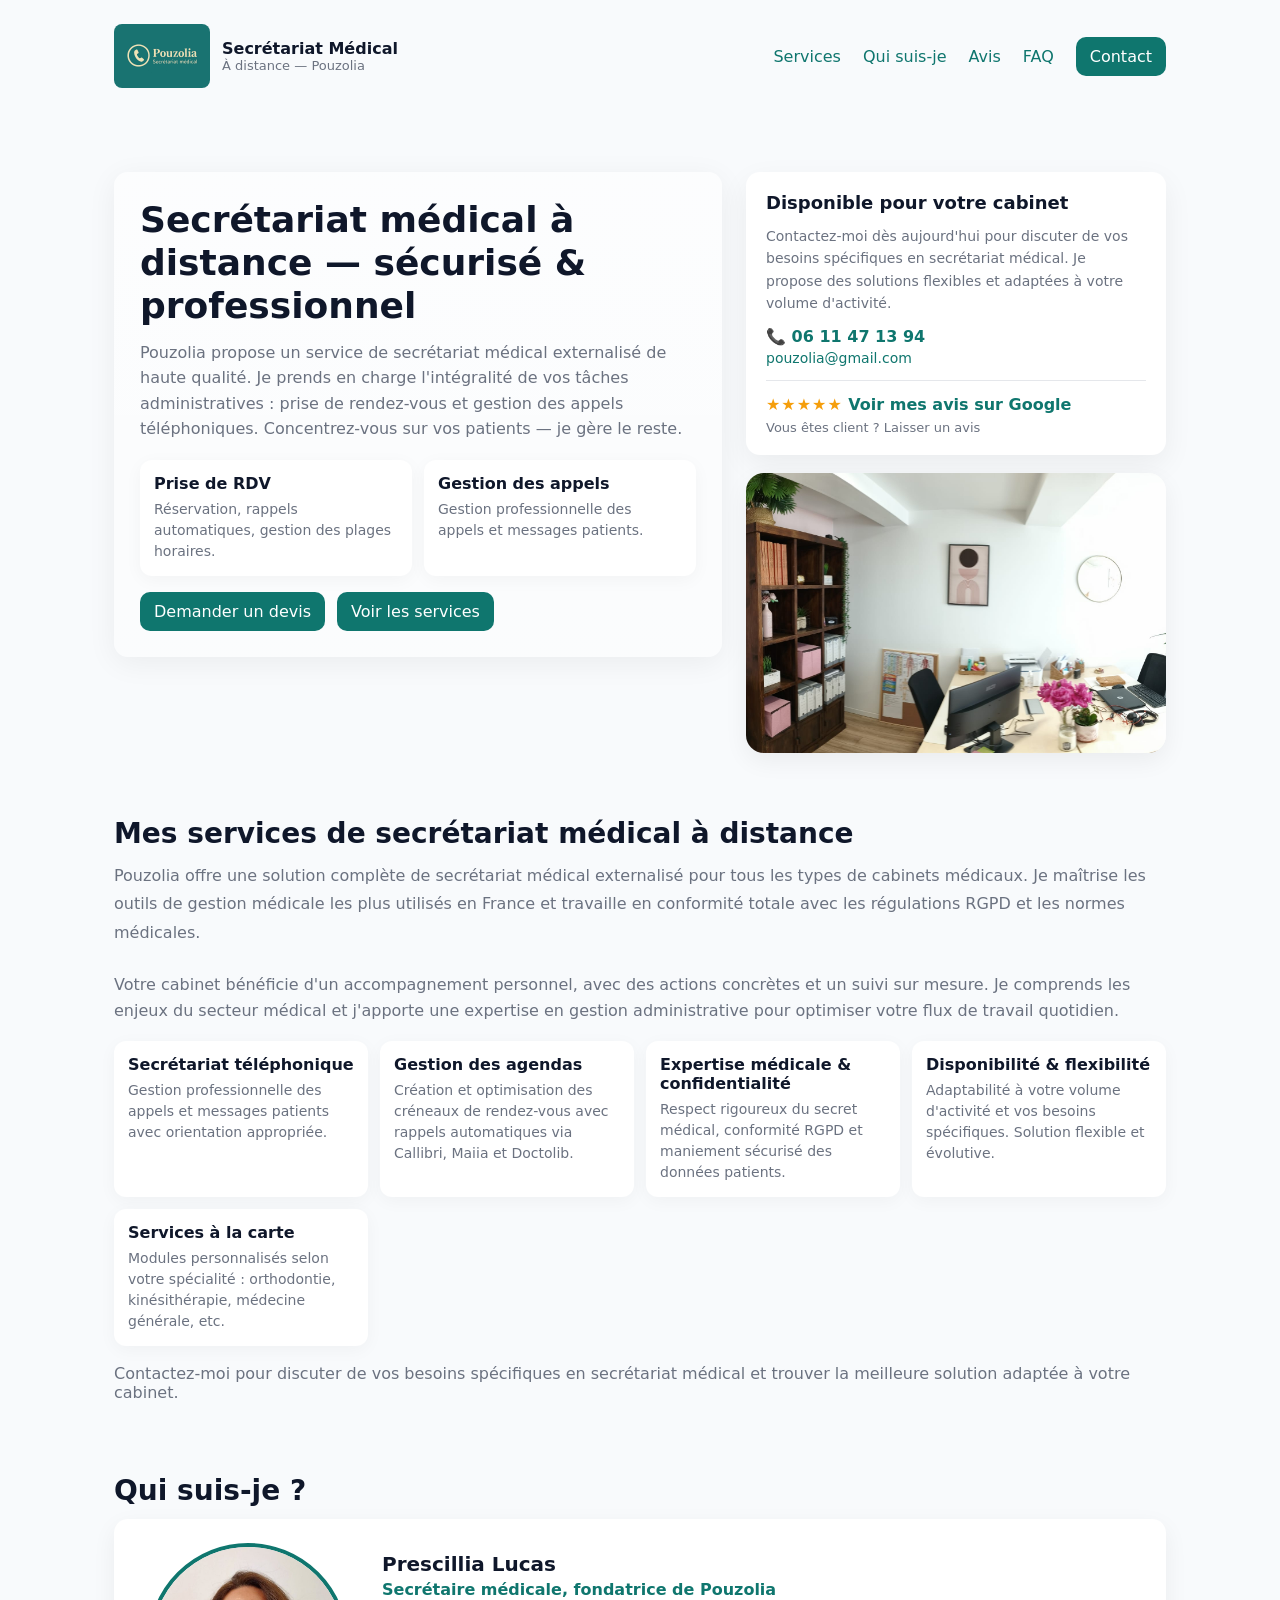
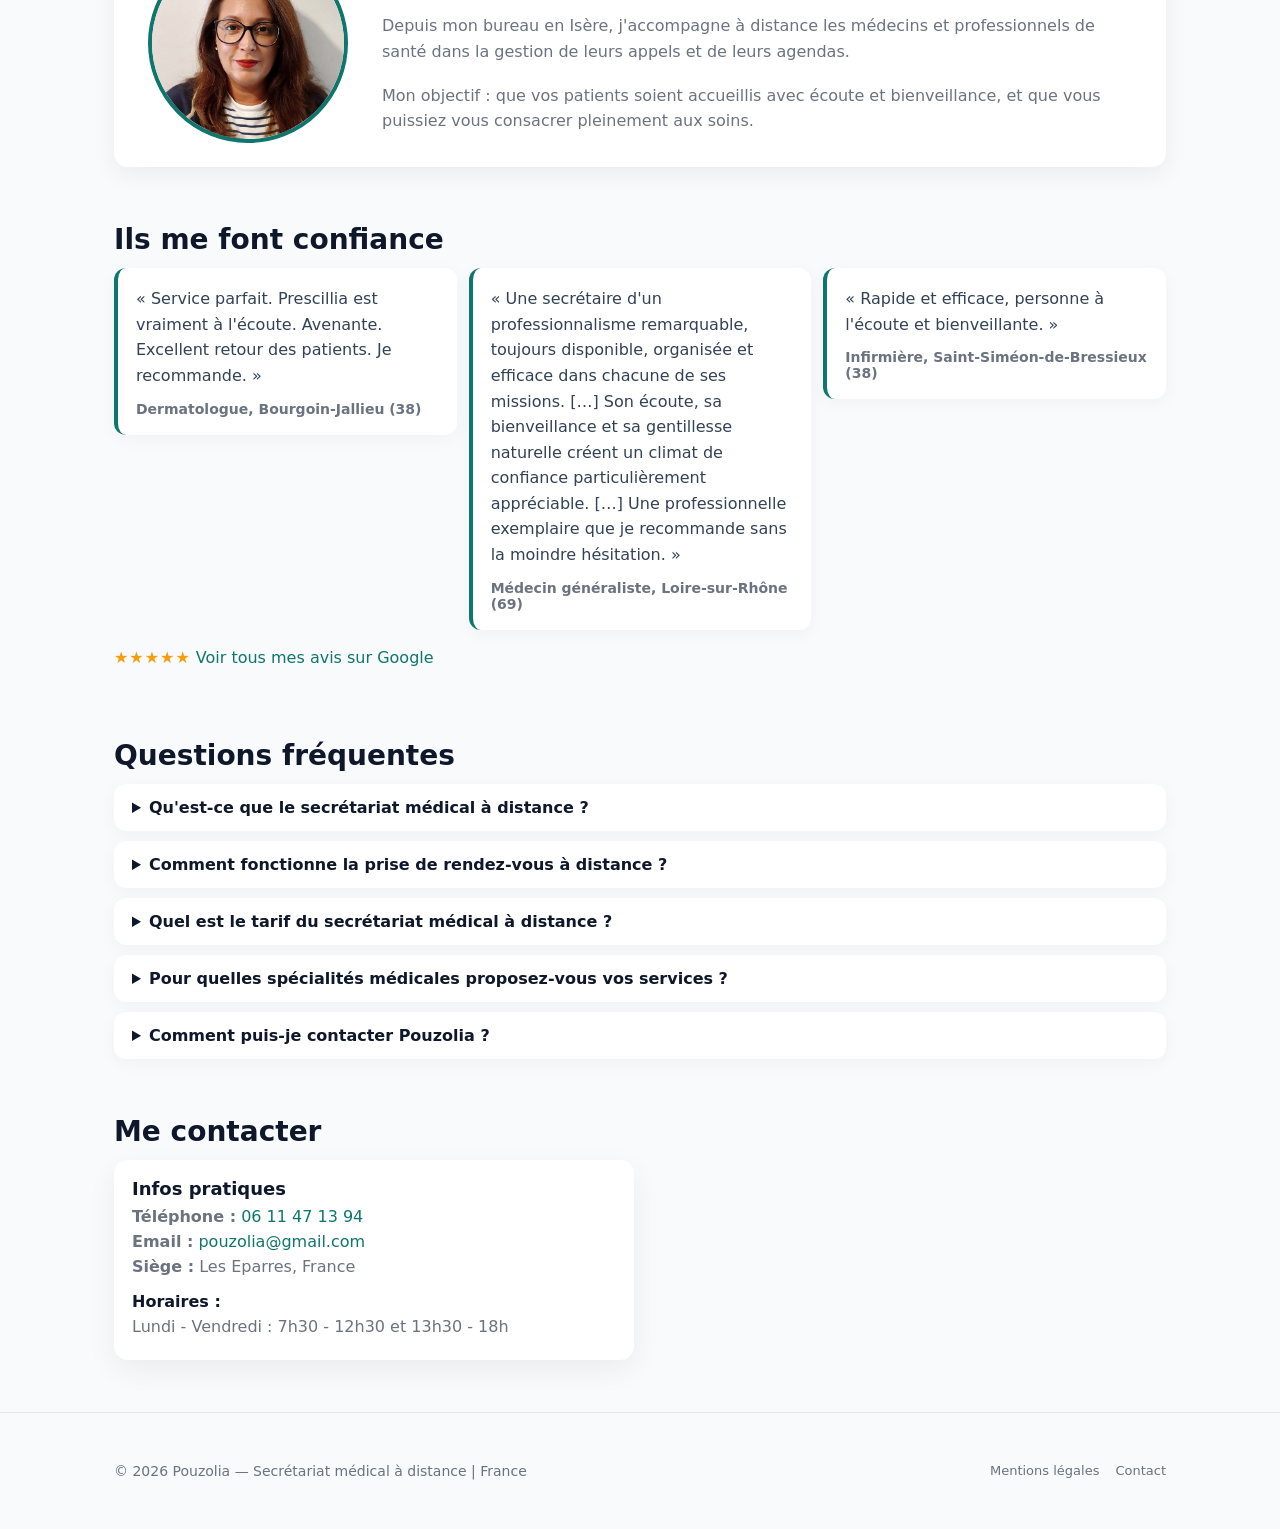
==== index.html @ 72a7d886 "Avis : remplace le premier avis par celui d'une dermatologue Co-Authored-By: Claude Opus 5.5 <norepl" ====
<!doctype html>
<html lang="fr">
<head>
  <meta charset="utf-8" />
  <meta name="viewport" content="width=device-width,initial-scale=1" />
  <title>Secrétariat médical à distance — Pouzolia</title>
  <meta name="description" content="Secrétariat médical à distance : gestion des rendez-vous, secrétariat téléphonique pour cabinets médicaux. Service professionnel externalisé." />
  <meta name="author" content="Pouzolia" />
  <meta name="robots" content="index, follow" />
  <meta name="theme-color" content="#0f766e" />
  <meta name="msvalidate.01" content="F98C720ADDB5A69FCB330B4B679A6550" />
  <link rel="canonical" href="https://pouzolia.github.io/" />
  <link rel="manifest" href="manifest.json" />
  <link rel="apple-touch-icon" href="apple-touch-icon.png" />
  
  
  <!-- Open Graph / Facebook -->
  <meta property="og:type" content="website" />
  <meta property="og:url" content="https://pouzolia.github.io/" />
  <meta property="og:title" content="Secrétariat médical à distance — Pouzolia" />
  <meta property="og:description" content="Gestion des rendez-vous et secrétariat téléphonique pour cabinets médicaux. Service professionnel, personnalisé et sécurisé." />
  <meta property="og:site_name" content="Pouzolia" />
  <meta property="og:locale" content="fr_FR" />
  <meta property="og:image" content="https://pouzolia.github.io/pics/partage.jpg" />
  <meta property="og:image:width" content="1200" />
  <meta property="og:image:height" content="630" />
  <meta property="og:image:alt" content="Pouzolia — Secrétariat médical" />
  
  <!-- Twitter -->
  <meta name="twitter:card" content="summary_large_image" />
  <meta name="twitter:image" content="https://pouzolia.github.io/pics/partage.jpg" />
  <meta name="twitter:title" content="Secrétariat médical à distance — Pouzolia" />
  <meta name="twitter:description" content="Service de secrétariat médical à distance pour professionnels de santé" />
  
  <!-- Données structurées JSON-LD pour Google -->
  <script type="application/ld+json">
  {
    "@context": "https://schema.org",
    "@type": "ProfessionalService",
    "name": "Pouzolia",
    "description": "Secrétariat médical à distance : gestion des rendez-vous, secrétariat téléphonique pour cabinets médicaux.",
    "url": "https://pouzolia.github.io/",
    "logo": "https://pouzolia.github.io/pics/logo.jpg",
    "image": "https://pouzolia.github.io/pics/partage.jpg",
    "telephone": "+33611471394",
    "email": "pouzolia@gmail.com",
    "sameAs": [
      "https://g.page/r/CafZ1sTiREmuEBM",
      "https://www.linkedin.com/company/pouzolia"
    ],
    "address": {
      "@type": "PostalAddress",
      "addressLocality": "Les Éparres",
      "postalCode": "38300",
      "addressCountry": "FR"
    },
    "areaServed": [
      {"@type": "Country", "name": "France"},
      {"@type": "AdministrativeArea", "name": "Isère"},
      {"@type": "AdministrativeArea", "name": "Rhône"},
      {"@type": "AdministrativeArea", "name": "Île-de-France"},
      {"@type": "City", "name": "Lyon"},
      {"@type": "City", "name": "Paris"},
      {"@type": "City", "name": "Grenoble"},
      {"@type": "City", "name": "Bourgoin-Jallieu"},
      {"@type": "City", "name": "L'Isle-d'Abeau"},
      {"@type": "City", "name": "Les Éparres"},
      {"@type": "City", "name": "Saint-Priest"},
      {"@type": "City", "name": "Loire-sur-Rhône"}
    ],
    "openingHoursSpecification": [
      {
        "@type": "OpeningHoursSpecification",
        "dayOfWeek": ["Monday", "Tuesday", "Wednesday", "Thursday", "Friday"],
        "opens": "07:30",
        "closes": "12:30"
      },
      {
        "@type": "OpeningHoursSpecification",
        "dayOfWeek": ["Monday", "Tuesday", "Wednesday", "Thursday", "Friday"],
        "opens": "13:30",
        "closes": "18:00"
      }
    ],
    "hasOfferCatalog": {
      "@type": "OfferCatalog",
      "name": "Services de Secrétariat Médical",
      "itemListElement": [
        {
          "@type": "Offer",
          "name": "Secrétariat téléphonique",
          "description": "Gestion professionnelle des appels, messages patients et orientation vers les bons interlocuteurs.",
          "areaServed": {"@type": "Country", "name": "France"},
          "availability": "https://schema.org/InStock"
        },
        {
          "@type": "Offer",
          "name": "Gestion des agendas",
          "description": "Création et optimisation des créneaux de rendez-vous avec rappels automatiques via Callibri, Maiia et Doctolib.",
          "areaServed": {"@type": "Country", "name": "France"},
          "availability": "https://schema.org/InStock"
        },
        {
          "@type": "Offer",
          "name": "Expertise médicale & confidentialité",
          "description": "Respect rigoureux du secret médical, conformité RGPD et maniement sécurisé des données patients.",
          "areaServed": {"@type": "Country", "name": "France"},
          "availability": "https://schema.org/InStock"
        },
        {
          "@type": "Offer",
          "name": "Disponibilité & flexibilité",
          "description": "Adaptabilité à votre volume d'activité et vos besoins spécifiques. Solution flexible et évolutive.",
          "areaServed": {"@type": "Country", "name": "France"},
          "availability": "https://schema.org/InStock"
        }
      ]
    }
  }
  </script>
  
  <!-- FAQ Schema pour SEO -->
  <script type="application/ld+json">
  {
    "@context": "https://schema.org",
    "@type": "FAQPage",
    "mainEntity": [
        {
          "@type": "Question",
          "name": "Qu'est-ce que le secrétariat médical à distance ?",
          "acceptedAnswer": {
            "@type": "Answer",
            "text": "Le secrétariat médical à distance est un service de gestion administrative pour cabinets médicaux, incluant la prise de rendez-vous et la gestion des appels téléphoniques, depuis un lieu externe."
          }
        },
        {
          "@type": "Question",
          "name": "Comment fonctionne la prise de rendez-vous à distance ?",
          "acceptedAnswer": {
            "@type": "Answer",
            "text": "Je gère vos agendas via les systèmes Callibri, Maiia et Doctolib, avec création de créneaux optimisés et rappels automatiques pour les patients."
          }
        },
        {
          "@type": "Question",
          "name": "Quel est le tarif du secrétariat médical à distance ?",
          "acceptedAnswer": {
            "@type": "Answer",
            "text": "Les tarifs sont transparents et personnalisés selon votre volume d'activité et votre spécialité médicale. Contactez-moi pour un devis détaillé."
          }
        },
        {
          "@type": "Question",
          "name": "Pour quelles spécialités médicales proposez-vous vos services ?",
          "acceptedAnswer": {
            "@type": "Answer",
            "text": "Je propose un service adapté à toutes les spécialités : médecine générale, orthodontie, kinésithérapie, et autres disciplines médicales."
          }
        },
        {
          "@type": "Question",
          "name": "Comment puis-je contacter Pouzolia ?",
          "acceptedAnswer": {
            "@type": "Answer",
            "text": "Vous pouvez m'appeler au 06 11 47 13 94 ou m'envoyer un email à pouzolia@gmail.com. Je suis disponible du lundi au vendredi de 7h30 à 18h (pause midi de 12h30 à 13h30)."
          }
        }
    ]
  }
  </script>
  
  <link rel="icon" href="favicon.ico" sizes="any" />
  
  <link rel="stylesheet" href="style.css?v=5">
</head>
<body>
  <a href="#main" class="skip-link">Aller au contenu principal</a>
  <header>
    <div class="container nav">
      <a href="./" class="brand">
        <img src="pics/logo.jpg" alt="Logo Pouzolia - Secrétariat Médical" width="96" height="64" class="brand-logo">
        <span>
          <span class="brand-name">Secrétariat Médical</span>
          <span class="brand-tagline">À distance — Pouzolia</span>
        </span>
      </a>
      <nav aria-label="Navigation principale">
        <ul>
          <li><a href="#services">Services</a></li>
          <li><a href="#qui-suis-je">Qui suis-je</a></li>
          <li><a href="#avis">Avis</a></li>
          <li><a href="#faq">FAQ</a></li>
          <li><a href="#contact" class="cta">Contact</a></li>
        </ul>
      </nav>
    </div>
  </header>

  <main class="container" id="main">
    <section class="hero">
      <div class="hero-card">
        <h1>Secrétariat médical à distance — sécurisé &amp; professionnel</h1>
        <p class="lead">Pouzolia propose un service de secrétariat médical externalisé de haute qualité. Je prends en charge l'intégralité de vos tâches administratives : prise de rendez-vous et gestion des appels téléphoniques. Concentrez-vous sur vos patients — je gère le reste.</p>
        <div class="grid-2">
          <div class="service">
            <strong>Prise de RDV</strong>
            <p class="service-text">Réservation, rappels automatiques, gestion des plages horaires.</p>
          </div>
          <div class="service">
            <strong>Gestion des appels</strong>
            <p class="service-text">Gestion professionnelle des appels et messages patients.</p>
          </div>
        </div>
        <div class="actions">
          <a href="#contact" class="cta">Demander un devis</a>
          <a href="#services" class="cta">Voir les services</a>
        </div>
      </div>

      <aside class="hero-aside">
        <div class="card">
          <h2 class="card-title">Disponible pour votre cabinet</h2>
          <p class="card-text">Contactez-moi dès aujourd'hui pour discuter de vos besoins spécifiques en secrétariat médical. Je propose des solutions flexibles et adaptées à votre volume d'activité.</p>
          <p class="card-phone">📞 <a href="tel:+33611471394">06 11 47 13 94</a></p>
          <p class="card-email"><a href="mailto:pouzolia@gmail.com">pouzolia@gmail.com</a></p>
          <div class="reviews">
            <a href="https://g.page/r/CafZ1sTiREmuEBM" class="reviews-link" target="_blank" rel="noopener"><span class="stars" aria-hidden="true">★★★★★</span> Voir mes avis sur Google</a>
            <a href="https://g.page/r/CafZ1sTiREmuEBM/review" class="reviews-write" target="_blank" rel="noopener">Vous êtes client ? Laisser un avis</a>
          </div>
        </div>
        <figure class="photo">
          <img src="pics/IMG-20260517-WA0000.jpg" alt="Vue du bureau Pouzolia" width="1828" height="972" loading="lazy">
        </figure>
      </aside>
    </section>

    <section id="services">
      <h2>Mes services de secrétariat médical à distance</h2>
      <p class="section-intro">Pouzolia offre une solution complète de secrétariat médical externalisé pour tous les types de cabinets médicaux. Je maîtrise les outils de gestion médicale les plus utilisés en France et travaille en conformité totale avec les régulations RGPD et les normes médicales.</p>
      <p class="lead">Votre cabinet bénéficie d'un accompagnement personnel, avec des actions concrètes et un suivi sur mesure. Je comprends les enjeux du secteur médical et j'apporte une expertise en gestion administrative pour optimiser votre flux de travail quotidien.</p>
      <div class="features">
        <article class="service">
          <h3>Secrétariat téléphonique</h3>
          <p class="service-text">Gestion professionnelle des appels et messages patients avec orientation appropriée.</p>
        </article>
        <article class="service">
          <h3>Gestion des agendas</h3>
          <p class="service-text">Création et optimisation des créneaux de rendez-vous avec rappels automatiques via Callibri, Maiia et Doctolib.</p>
        </article>
        <article class="service">
          <h3>Expertise médicale &amp; confidentialité</h3>
          <p class="service-text">Respect rigoureux du secret médical, conformité RGPD et maniement sécurisé des données patients.</p>
        </article>
        <article class="service">
          <h3>Disponibilité &amp; flexibilité</h3>
          <p class="service-text">Adaptabilité à votre volume d'activité et vos besoins spécifiques. Solution flexible et évolutive.</p>
        </article>
        <article class="service">
          <h3>Services à la carte</h3>
          <p class="service-text">Modules personnalisés selon votre spécialité : orthodontie, kinésithérapie, médecine générale, etc.</p>
        </article>
      </div>
      <p class="section-outro">Contactez-moi pour discuter de vos besoins spécifiques en secrétariat médical et trouver la meilleure solution adaptée à votre cabinet.</p>
    </section>

    <section id="qui-suis-je">
      <h2>Qui suis-je ?</h2>
      <div class="about">
        <img src="pics/prescillia-lucas.jpg" alt="Prescillia Lucas, fondatrice de Pouzolia" width="600" height="600" loading="lazy" class="about-photo">
        <div>
          <p class="about-name">Prescillia Lucas</p>
          <p class="about-role">Secrétaire médicale, fondatrice de Pouzolia</p>
          <p class="lead">Depuis mon bureau en Isère, j'accompagne à distance les médecins et professionnels de santé dans la gestion de leurs appels et de leurs agendas.</p>
          <p class="lead">Mon objectif : que vos patients soient accueillis avec écoute et bienveillance, et que vous puissiez vous consacrer pleinement aux soins.</p>
        </div>
      </div>
    </section>

    <section id="avis">
      <h2>Ils me font confiance</h2>
      <div class="testimonials">
        <figure class="testimonial">
          <blockquote>
            <p>« Service parfait. Prescillia est vraiment à l'écoute. Avenante. Excellent retour des patients. Je recommande. »</p>
          </blockquote>
          <figcaption>Dermatologue, Bourgoin-Jallieu (38)</figcaption>
        </figure>
        <figure class="testimonial">
          <blockquote>
            <p>« Une secrétaire d'un professionnalisme remarquable, toujours disponible, organisée et efficace dans chacune de ses missions. […] Son écoute, sa bienveillance et sa gentillesse naturelle créent un climat de confiance particulièrement appréciable. […] Une professionnelle exemplaire que je recommande sans la moindre hésitation. »</p>
          </blockquote>
          <figcaption>Médecin généraliste, Loire-sur-Rhône (69)</figcaption>
        </figure>
        <figure class="testimonial">
          <blockquote>
            <p>« Rapide et efficace, personne à l'écoute et bienveillante. »</p>
          </blockquote>
          <figcaption>Infirmière, Saint-Siméon-de-Bressieux (38)</figcaption>
        </figure>
      </div>
      <p class="section-outro"><a href="https://g.page/r/CafZ1sTiREmuEBM" target="_blank" rel="noopener"><span class="stars" aria-hidden="true">★★★★★</span> Voir tous mes avis sur Google</a></p>
    </section>

    <section id="faq">
      <h2>Questions fréquentes</h2>
      <div class="faq">
        <details>
          <summary>Qu'est-ce que le secrétariat médical à distance ?</summary>
          <p>Le secrétariat médical à distance est un service de gestion administrative pour cabinets médicaux, incluant la prise de rendez-vous et la gestion des appels téléphoniques, depuis un lieu externe.</p>
        </details>
        <details>
          <summary>Comment fonctionne la prise de rendez-vous à distance ?</summary>
          <p>Je gère vos agendas via les systèmes Callibri, Maiia et Doctolib, avec création de créneaux optimisés et rappels automatiques pour les patients.</p>
        </details>
        <details>
          <summary>Quel est le tarif du secrétariat médical à distance ?</summary>
          <p>Les tarifs sont transparents et personnalisés selon votre volume d'activité et votre spécialité médicale. Contactez-moi pour un devis détaillé.</p>
        </details>
        <details>
          <summary>Pour quelles spécialités médicales proposez-vous vos services ?</summary>
          <p>Je propose un service adapté à toutes les spécialités : médecine générale, orthodontie, kinésithérapie, et autres disciplines médicales.</p>
        </details>
        <details>
          <summary>Comment puis-je contacter Pouzolia ?</summary>
          <p>Vous pouvez m'appeler au 06 11 47 13 94 ou m'envoyer un email à pouzolia@gmail.com. Je suis disponible du lundi au vendredi de 7h30 à 18h (pause midi de 12h30 à 13h30).</p>
        </details>
      </div>
    </section>

    <section id="contact">
      <h2>Me contacter</h2>
      <div class="card contact-card">
        <h3>Infos pratiques</h3>
        <p><strong>Téléphone :</strong> <a href="tel:+33611471394">06 11 47 13 94</a></p>
        <p><strong>Email :</strong> <a href="mailto:pouzolia@gmail.com">pouzolia@gmail.com</a></p>
        <p><strong>Siège :</strong> Les Eparres, France</p>
        <p class="contact-hours-title">Horaires :</p>
        <p>Lundi - Vendredi : 7h30 - 12h30 et 13h30 - 18h</p>
      </div>
    </section>
  </main>

  <footer>
    <div class="container footer-inner">
      <div>© <span id="year"></span> Pouzolia — Secrétariat médical à distance | France</div>
      <div class="footer-links">
        <a href="mentions-legales.html">Mentions légales</a>
        <a href="mailto:pouzolia@gmail.com">Contact</a>
      </div>
    </div>
  </footer>

  <a href="tel:+33611471394" class="call-fab">📞 Appeler</a>

  <script src="script.js"></script>
</body>
</html>
---- style.css ----
/* Reset + base */
:root{
  --accent:#0f766e; /* teal */
  --accent-2:#064e3b;
  --muted:#6b7280;
  --bg:#f8fafc;
  --card:#ffffff;
  --radius:14px;
  --shadow:0 8px 24px rgba(2,6,23,0.06);
  font-family: Inter, ui-sans-serif, system-ui, -apple-system, "Segoe UI", Roboto, "Helvetica Neue", Arial;
}
*{box-sizing:border-box}
html,body{height:100%;margin:0;background:var(--bg);color:#0f172a}
html{scroll-behavior:smooth;scroll-padding-top:110px}
a{color:var(--accent);text-decoration:none}
a:hover{text-decoration:underline}
header{backdrop-filter: blur(6px);position:sticky;top:0;z-index:40;background:rgba(248,250,252,0.9)}
.container{max-width:1100px;margin:0 auto;padding:24px}

/* Skip links */
.skip-link{position:absolute;left:-9999px;z-index:9999}
.skip-link:focus{left:6px;top:7px;padding:8px;background:#000;color:#fff;text-decoration:none}

/* Header */
.nav{display:flex;align-items:center;justify-content:space-between;gap:12px;flex-wrap:wrap}
.brand{display:flex;align-items:center;gap:12px;color:inherit}
.brand:hover{text-decoration:none}
.brand-logo{border-radius:8px;display:block}
.brand-name{display:block;font-weight:700}
.brand-tagline{display:block;font-size:13px;color:var(--muted)}
nav ul{display:flex;align-items:center;gap:18px;list-style:none;margin:0;padding:0;flex-wrap:wrap}
.cta{display:inline-block;background:var(--accent);color:white;padding:10px 14px;border-radius:10px;transition:background 0.2s}
.cta:hover{background:var(--accent-2);text-decoration:none}

/* Hero */
.hero{display:grid;grid-template-columns:1fr;gap:24px;padding:36px 0;align-items:start}
.hero-card{background:linear-gradient(180deg,rgba(255,255,255,0.6),rgba(255,255,255,0.4));padding:26px;border-radius:var(--radius);box-shadow:0 6px 30px rgba(2,6,23,0.06)}
.hero-aside{align-self:start}
h1{font-size:clamp(26px,4vw,36px);margin:0 0 12px;line-height:1.2}
p.lead{color:var(--muted);margin:0 0 18px;line-height:1.6}
.grid-2{display:grid;grid-template-columns:repeat(auto-fit,minmax(200px,1fr));gap:12px}
.actions{margin-top:16px;display:flex;gap:12px;align-items:center;flex-wrap:wrap}

/* Cartes */
.card{background:var(--card);padding:20px;border-radius:var(--radius);box-shadow:0 10px 30px rgba(2,6,23,0.06)}
.card-title{font-size:18px}
.card-text{font-size:14px;color:var(--muted);margin:12px 0;line-height:1.6}
.card-phone{font-weight:700;margin:0 0 4px}
.card-email{font-size:14px;margin:0}
.service{background:var(--card);padding:14px;border-radius:12px;box-shadow:0 4px 18px rgba(2,6,23,0.04)}
.service h3{font-size:16px;margin:0 0 6px}
.service-text{color:var(--muted);font-size:14px;margin:6px 0 0;line-height:1.5}

/* Sections */
section{padding:28px 0}
h2{margin:0 0 12px;font-size:clamp(22px,3vw,28px)}
h3{margin:0 0 8px;font-size:18px}
.section-intro{color:var(--muted);margin:0 0 24px;line-height:1.8}
.section-outro{margin-top:18px;color:var(--muted);font-size:16px}
.features{display:grid;grid-template-columns:repeat(auto-fit,minmax(220px,1fr));gap:12px}
.photo{margin:18px 0 0;background:var(--card);border-radius:18px;overflow:hidden;box-shadow:var(--shadow)}
.photo img{width:100%;height:280px;object-fit:cover;display:block;background:#e2e8f0}

/* Qui suis-je */
.about{display:grid;grid-template-columns:1fr;gap:24px;align-items:center;background:var(--card);padding:24px;border-radius:var(--radius);box-shadow:var(--shadow)}
.about-photo{width:200px;height:200px;border-radius:50%;object-fit:cover;display:block;margin:0 auto;border:4px solid var(--accent)}
.about-name{font-size:20px;font-weight:700;margin:0}
.about-role{color:var(--accent);font-weight:600;margin:4px 0 14px}
.about p.lead:last-child{margin-bottom:0}
@media(min-width:700px){.about{grid-template-columns:220px 1fr}}

/* Avis */
.testimonials{display:grid;grid-template-columns:repeat(auto-fit,minmax(260px,1fr));gap:12px;align-items:start}
.testimonial{margin:0;background:var(--card);padding:18px;border-radius:12px;box-shadow:0 4px 18px rgba(2,6,23,0.04);border-left:4px solid var(--accent)}
.testimonial blockquote{margin:0}
.testimonial blockquote p{margin:0;line-height:1.6;color:#334155}
.testimonial figcaption{margin-top:12px;font-size:14px;font-weight:600;color:var(--muted)}

/* FAQ */
.faq{display:grid;gap:10px}
.faq details{background:var(--card);border-radius:12px;box-shadow:0 4px 18px rgba(2,6,23,0.04);padding:14px 18px}
.faq summary{cursor:pointer;font-weight:600}
.faq details p{color:var(--muted);margin:10px 0 0;line-height:1.6}

/* Contact */
.contact-card{max-width:520px;padding:18px}
.contact-card p{margin:6px 0;color:var(--muted)}
.contact-card .contact-hours-title{margin-top:16px;font-weight:600;color:inherit}

/* Pages de contenu (mentions légales) */
.legal{max-width:800px;line-height:1.7}
.legal h2{margin-top:32px;font-size:22px}
.legal p,.legal li{color:#334155}

footer{padding:26px 0;color:var(--muted);font-size:14px;border-top:1px solid #e5e7eb}
.footer-inner{display:flex;justify-content:space-between;align-items:center;gap:12px;flex-wrap:wrap}
.footer-links{display:flex;gap:16px;font-size:13px}
.footer-links a{color:var(--muted)}

/* Responsive */
@media(min-width:900px){
  .hero{grid-template-columns:1fr 420px}
  nav ul{gap:22px}
  .grid-2{grid-template-columns:repeat(2,1fr)}
}
/* Bouton d'appel flottant (mobile uniquement) */
.call-fab{display:none}

@media(max-width:600px){
  .nav{flex-direction:column;align-items:flex-start}
  nav ul{width:100%;justify-content:center}
  .call-fab{display:block;position:fixed;right:16px;bottom:16px;z-index:50;background:var(--accent);color:#fff;font-weight:700;padding:14px 20px;border-radius:999px;box-shadow:0 8px 24px rgba(2,6,23,0.25)}
  .call-fab:hover{text-decoration:none;background:var(--accent-2)}
  footer{padding-bottom:90px}
}

/* Avis Google */
.reviews{margin-top:14px;padding-top:14px;border-top:1px solid #e5e7eb;display:grid;gap:6px}
.reviews-link{font-weight:600}
.stars{color:#f59e0b;letter-spacing:1px}
.reviews-write{font-size:13px;color:var(--muted)}
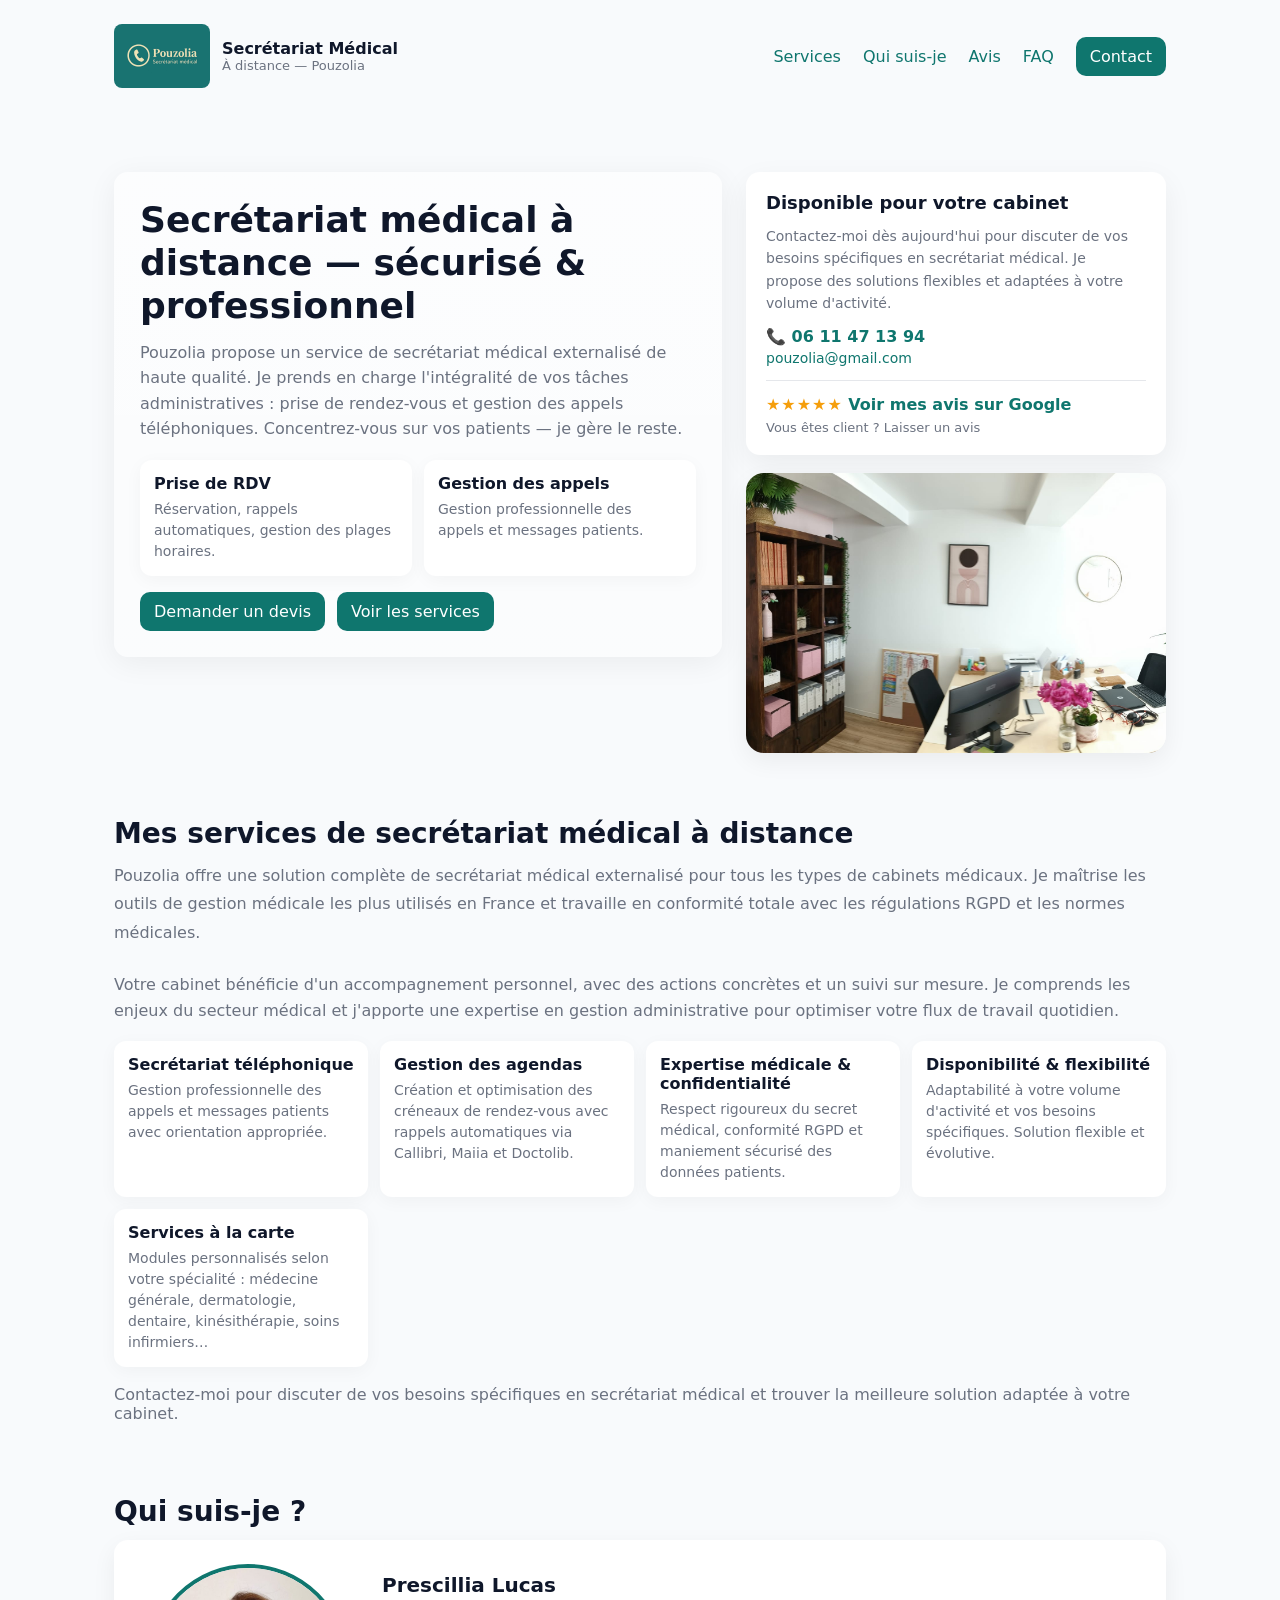
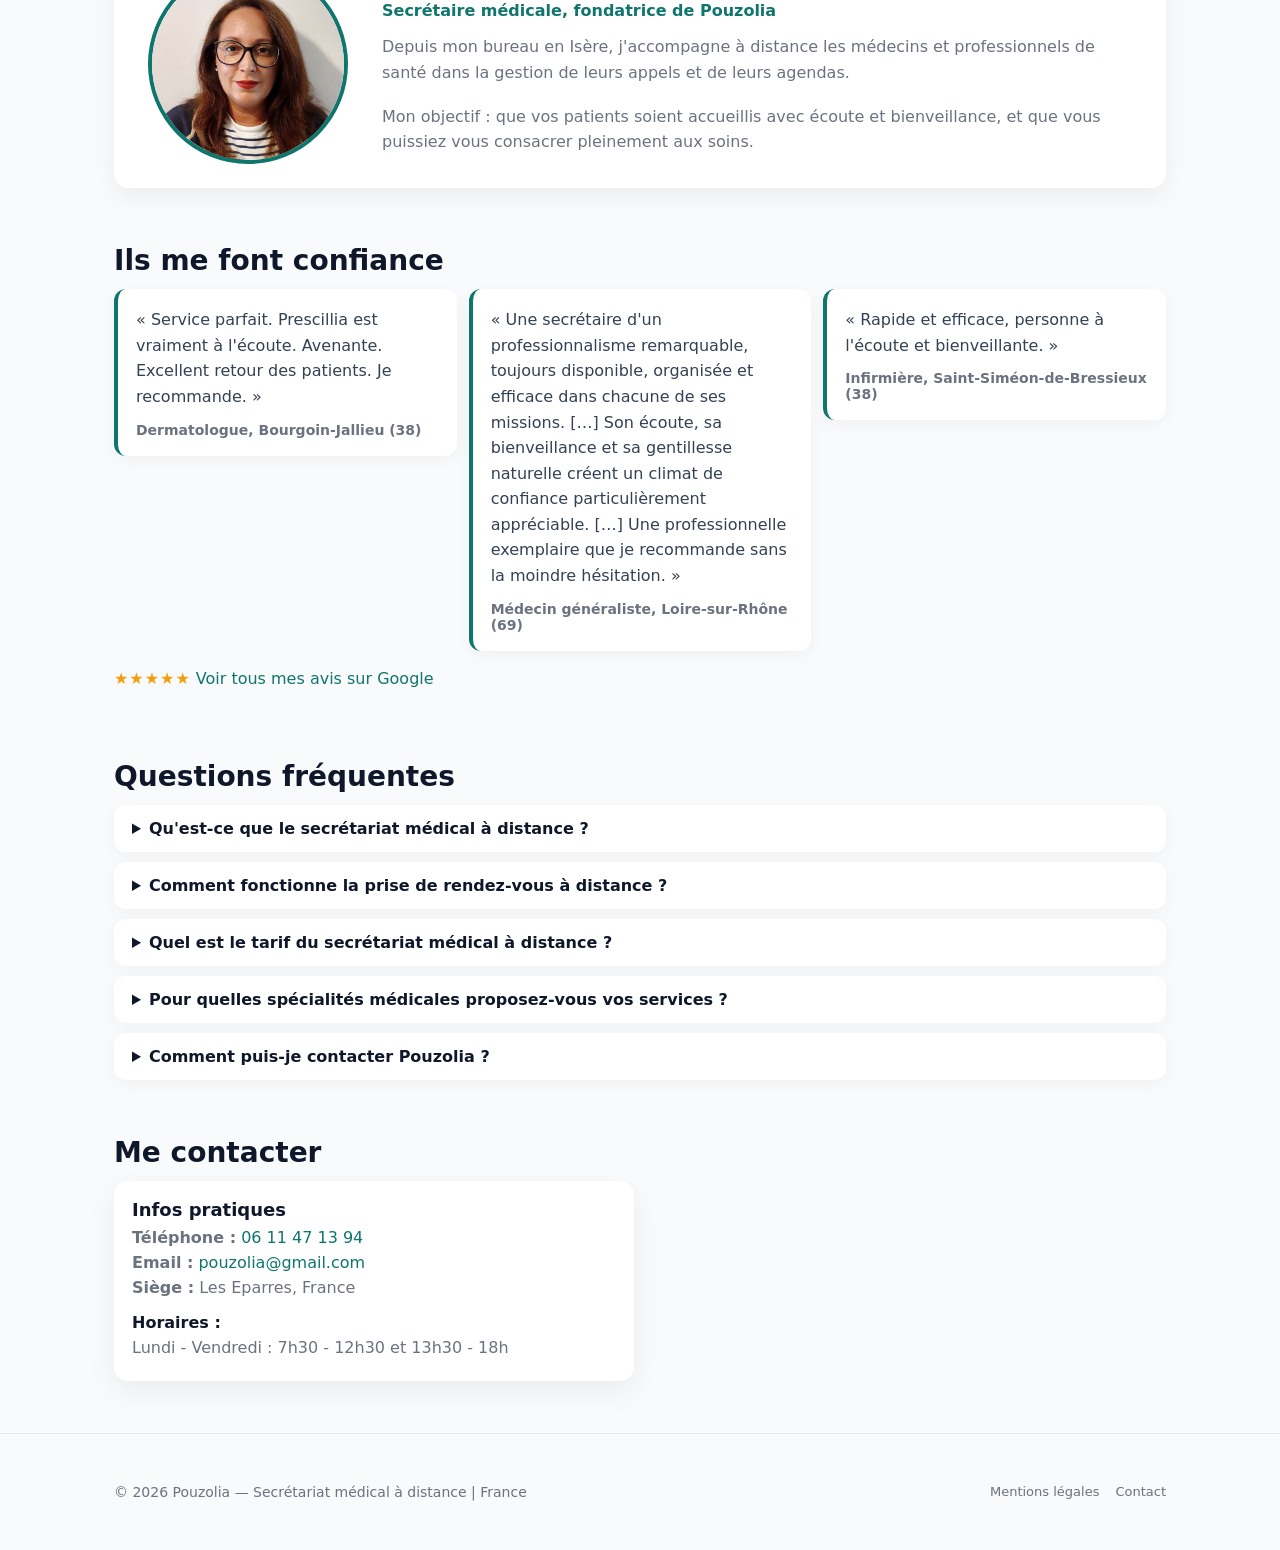
==== commit 4b1f3377: "Élargit les spécialités à l'ensemble des professionnels de santé Co-Authored-By: Claude Opus 5.5 <no" ====
--- a/index.html
+++ b/index.html
@@ -154,7 +154,7 @@
           "name": "Pour quelles spécialités médicales proposez-vous vos services ?",
           "acceptedAnswer": {
             "@type": "Answer",
-            "text": "Je propose un service adapté à toutes les spécialités : médecine générale, orthodontie, kinésithérapie, et autres disciplines médicales."
+            "text": "Je travaille avec l'ensemble des professionnels de santé : médecins généralistes et spécialistes (dermatologues…), dentistes, orthodontistes, kinésithérapeutes, infirmiers…"
           }
         },
         {
@@ -257,7 +257,7 @@
         </article>
         <article class="service">
           <h3>Services à la carte</h3>
-          <p class="service-text">Modules personnalisés selon votre spécialité : orthodontie, kinésithérapie, médecine générale, etc.</p>
+          <p class="service-text">Modules personnalisés selon votre spécialité : médecine générale, dermatologie, dentaire, kinésithérapie, soins infirmiers…</p>
         </article>
       </div>
       <p class="section-outro">Contactez-moi pour discuter de vos besoins spécifiques en secrétariat médical et trouver la meilleure solution adaptée à votre cabinet.</p>
@@ -318,7 +318,7 @@
         </details>
         <details>
           <summary>Pour quelles spécialités médicales proposez-vous vos services ?</summary>
-          <p>Je propose un service adapté à toutes les spécialités : médecine générale, orthodontie, kinésithérapie, et autres disciplines médicales.</p>
+          <p>Je travaille avec l'ensemble des professionnels de santé : médecins généralistes et spécialistes (dermatologues…), dentistes, orthodontistes, kinésithérapeutes, infirmiers…</p>
         </details>
         <details>
           <summary>Comment puis-je contacter Pouzolia ?</summary>
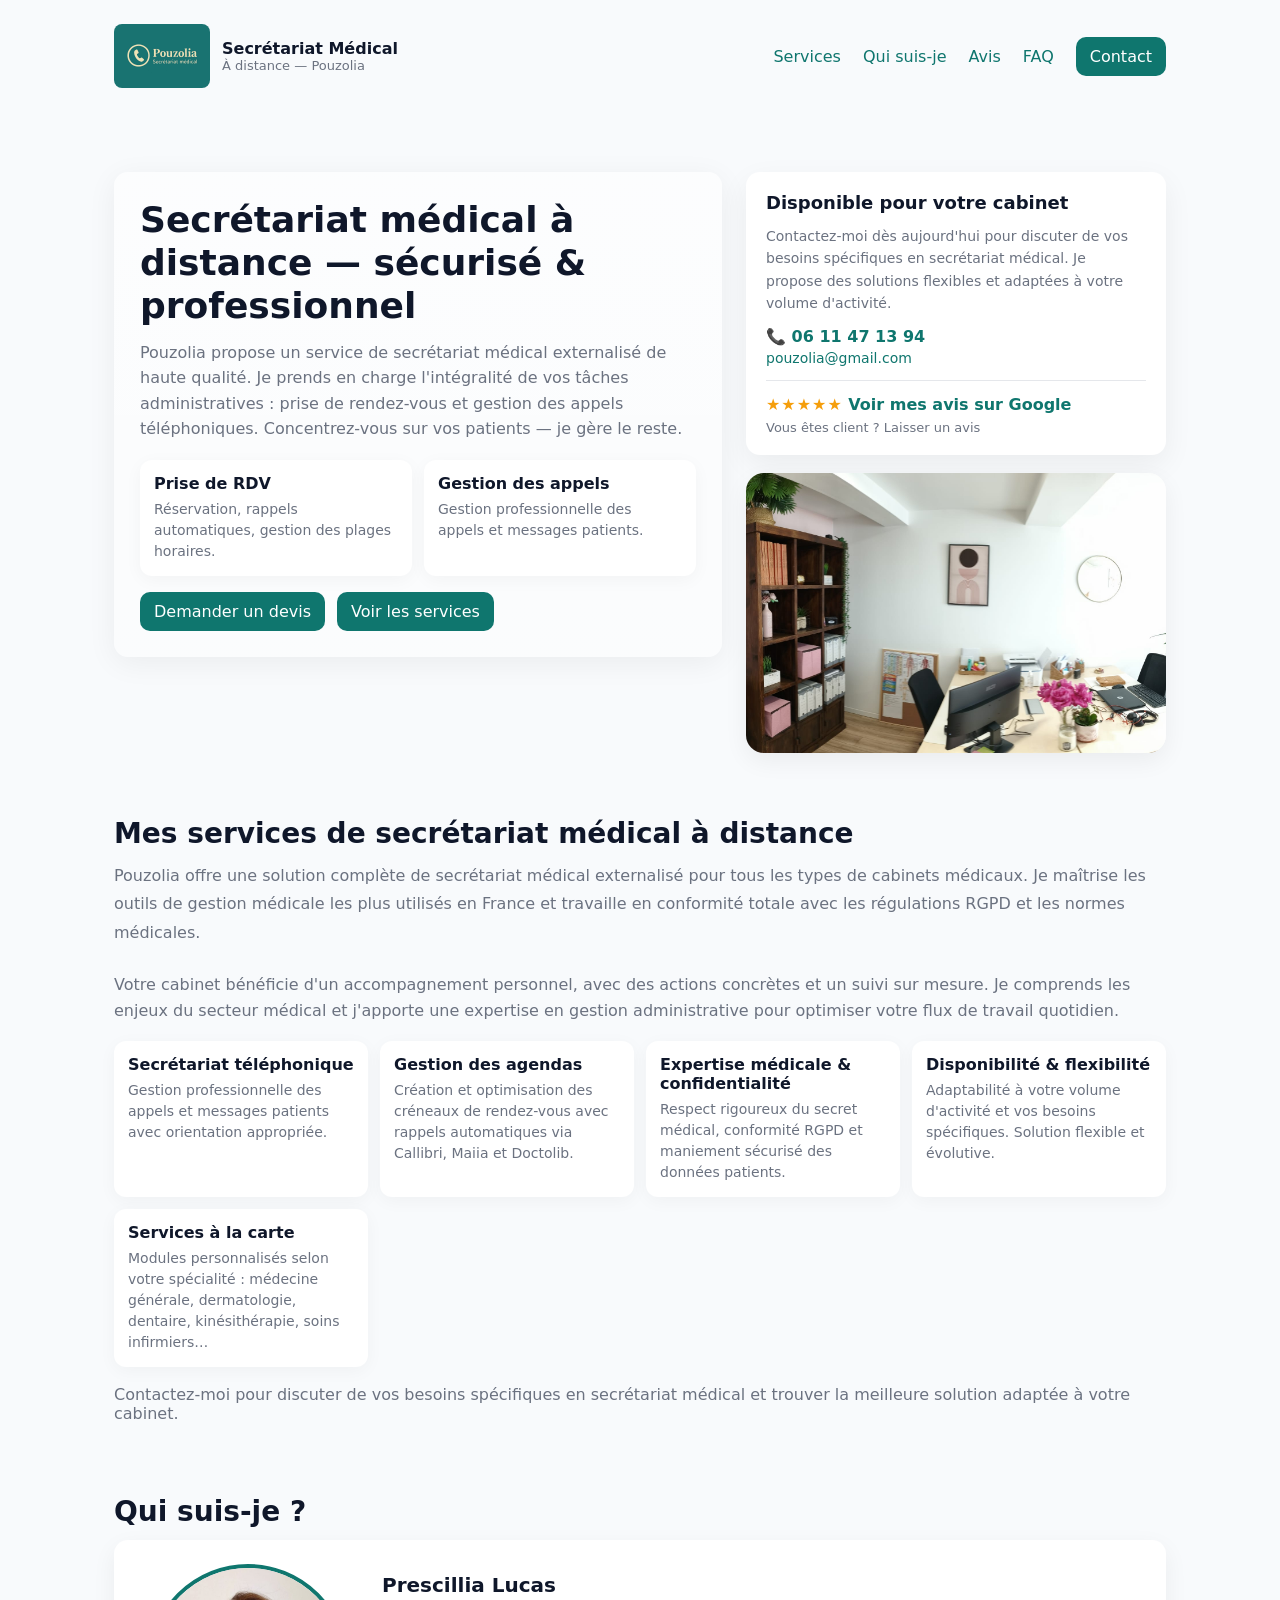
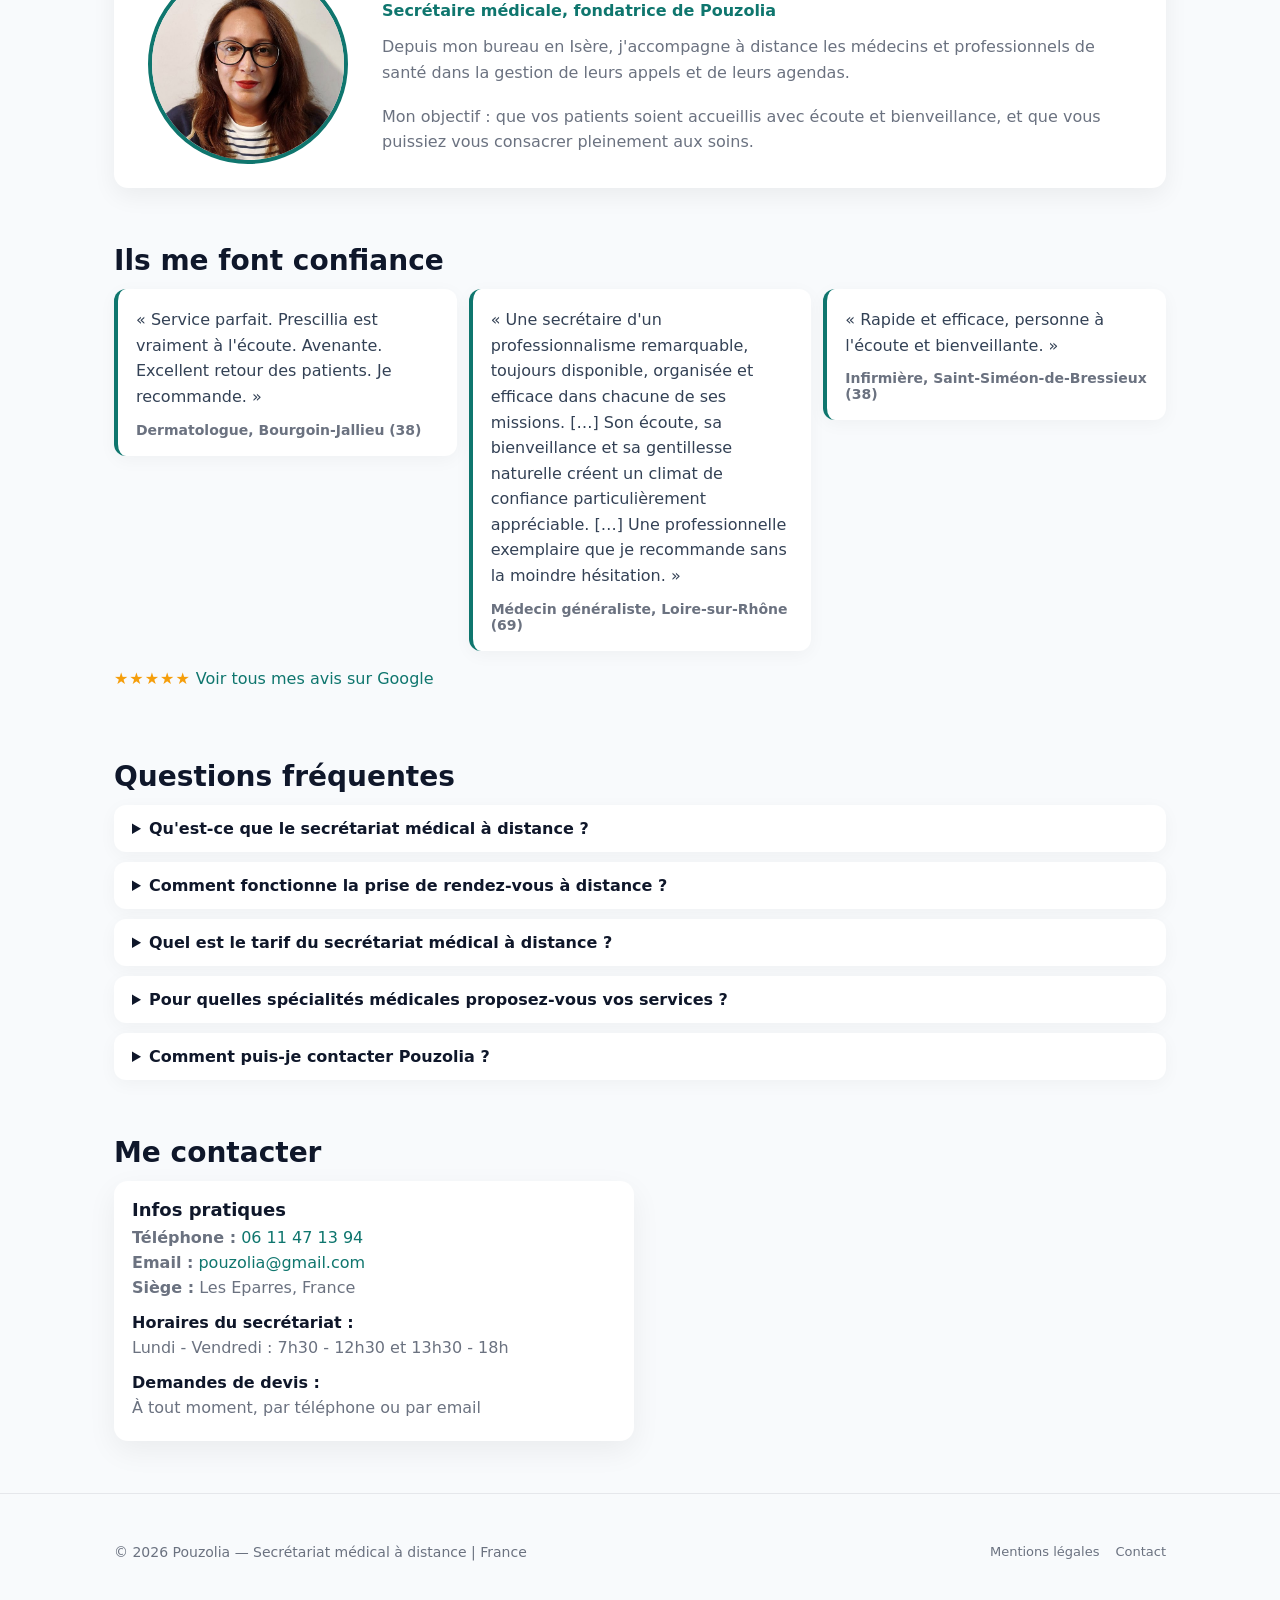
==== commit bfbd16c3: "Contact : distingue horaires du secrétariat et demandes de devis Co-Authored-By: Claude Opus 5.5 <no" ====
--- a/index.html
+++ b/index.html
@@ -162,7 +162,7 @@
           "name": "Comment puis-je contacter Pouzolia ?",
           "acceptedAnswer": {
             "@type": "Answer",
-            "text": "Vous pouvez m'appeler au 06 11 47 13 94 ou m'envoyer un email à pouzolia@gmail.com. Je suis disponible du lundi au vendredi de 7h30 à 18h (pause midi de 12h30 à 13h30)."
+            "text": "Pour une demande de devis, vous pouvez me contacter à tout moment : par téléphone au 06 11 47 13 94 (laissez-moi un message si je suis indisponible) ou par email à pouzolia@gmail.com. Je vous recontacte dans les meilleurs délais. Le secrétariat de vos patients est assuré du lundi au vendredi, de 7h30 à 12h30 et de 13h30 à 18h."
           }
         }
     ]
@@ -322,7 +322,7 @@
         </details>
         <details>
           <summary>Comment puis-je contacter Pouzolia ?</summary>
-          <p>Vous pouvez m'appeler au 06 11 47 13 94 ou m'envoyer un email à pouzolia@gmail.com. Je suis disponible du lundi au vendredi de 7h30 à 18h (pause midi de 12h30 à 13h30).</p>
+          <p>Pour une demande de devis, vous pouvez me contacter à tout moment : par téléphone au 06 11 47 13 94 (laissez-moi un message si je suis indisponible) ou par email à pouzolia@gmail.com. Je vous recontacte dans les meilleurs délais. Le secrétariat de vos patients est assuré du lundi au vendredi, de 7h30 à 12h30 et de 13h30 à 18h.</p>
         </details>
       </div>
     </section>
@@ -334,8 +334,10 @@
         <p><strong>Téléphone :</strong> <a href="tel:+33611471394">06 11 47 13 94</a></p>
         <p><strong>Email :</strong> <a href="mailto:pouzolia@gmail.com">pouzolia@gmail.com</a></p>
         <p><strong>Siège :</strong> Les Eparres, France</p>
-        <p class="contact-hours-title">Horaires :</p>
+        <p class="contact-hours-title">Horaires du secrétariat :</p>
         <p>Lundi - Vendredi : 7h30 - 12h30 et 13h30 - 18h</p>
+        <p class="contact-hours-title">Demandes de devis :</p>
+        <p>À tout moment, par téléphone ou par email</p>
       </div>
     </section>
   </main>
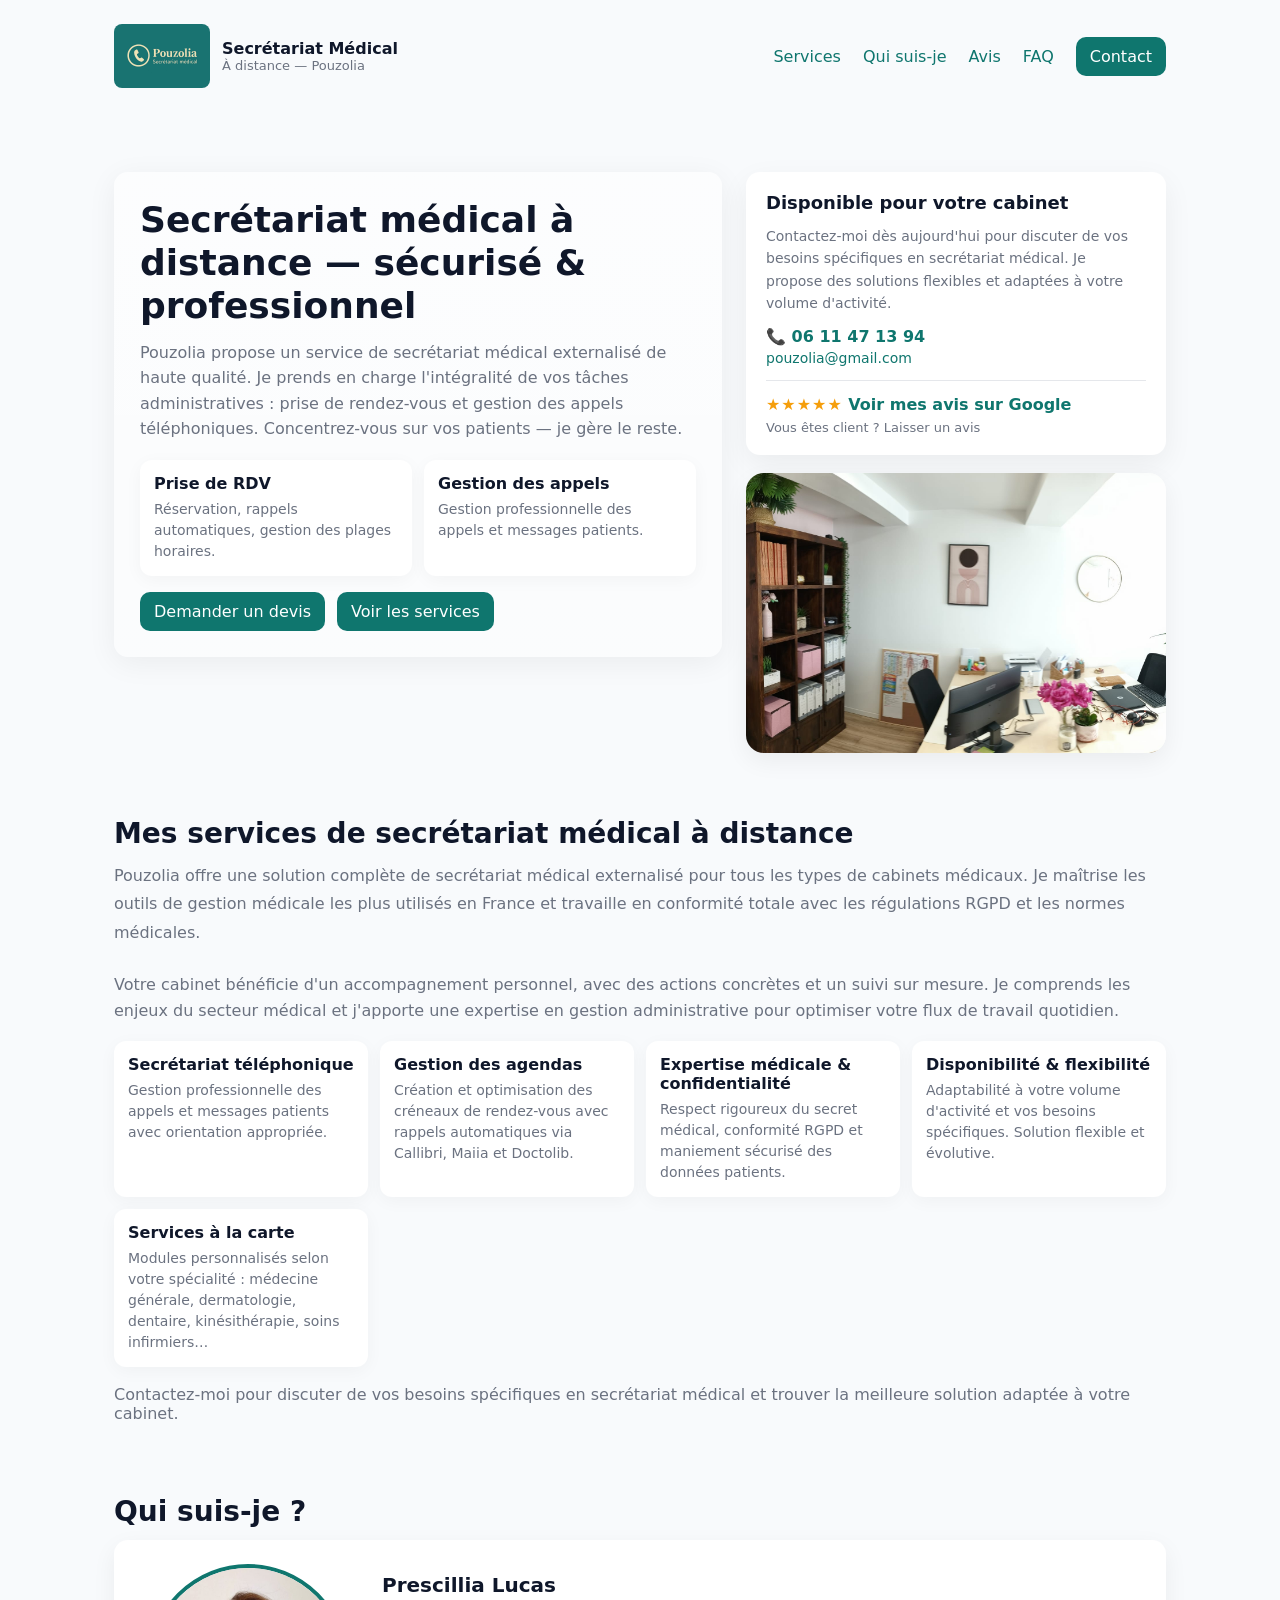
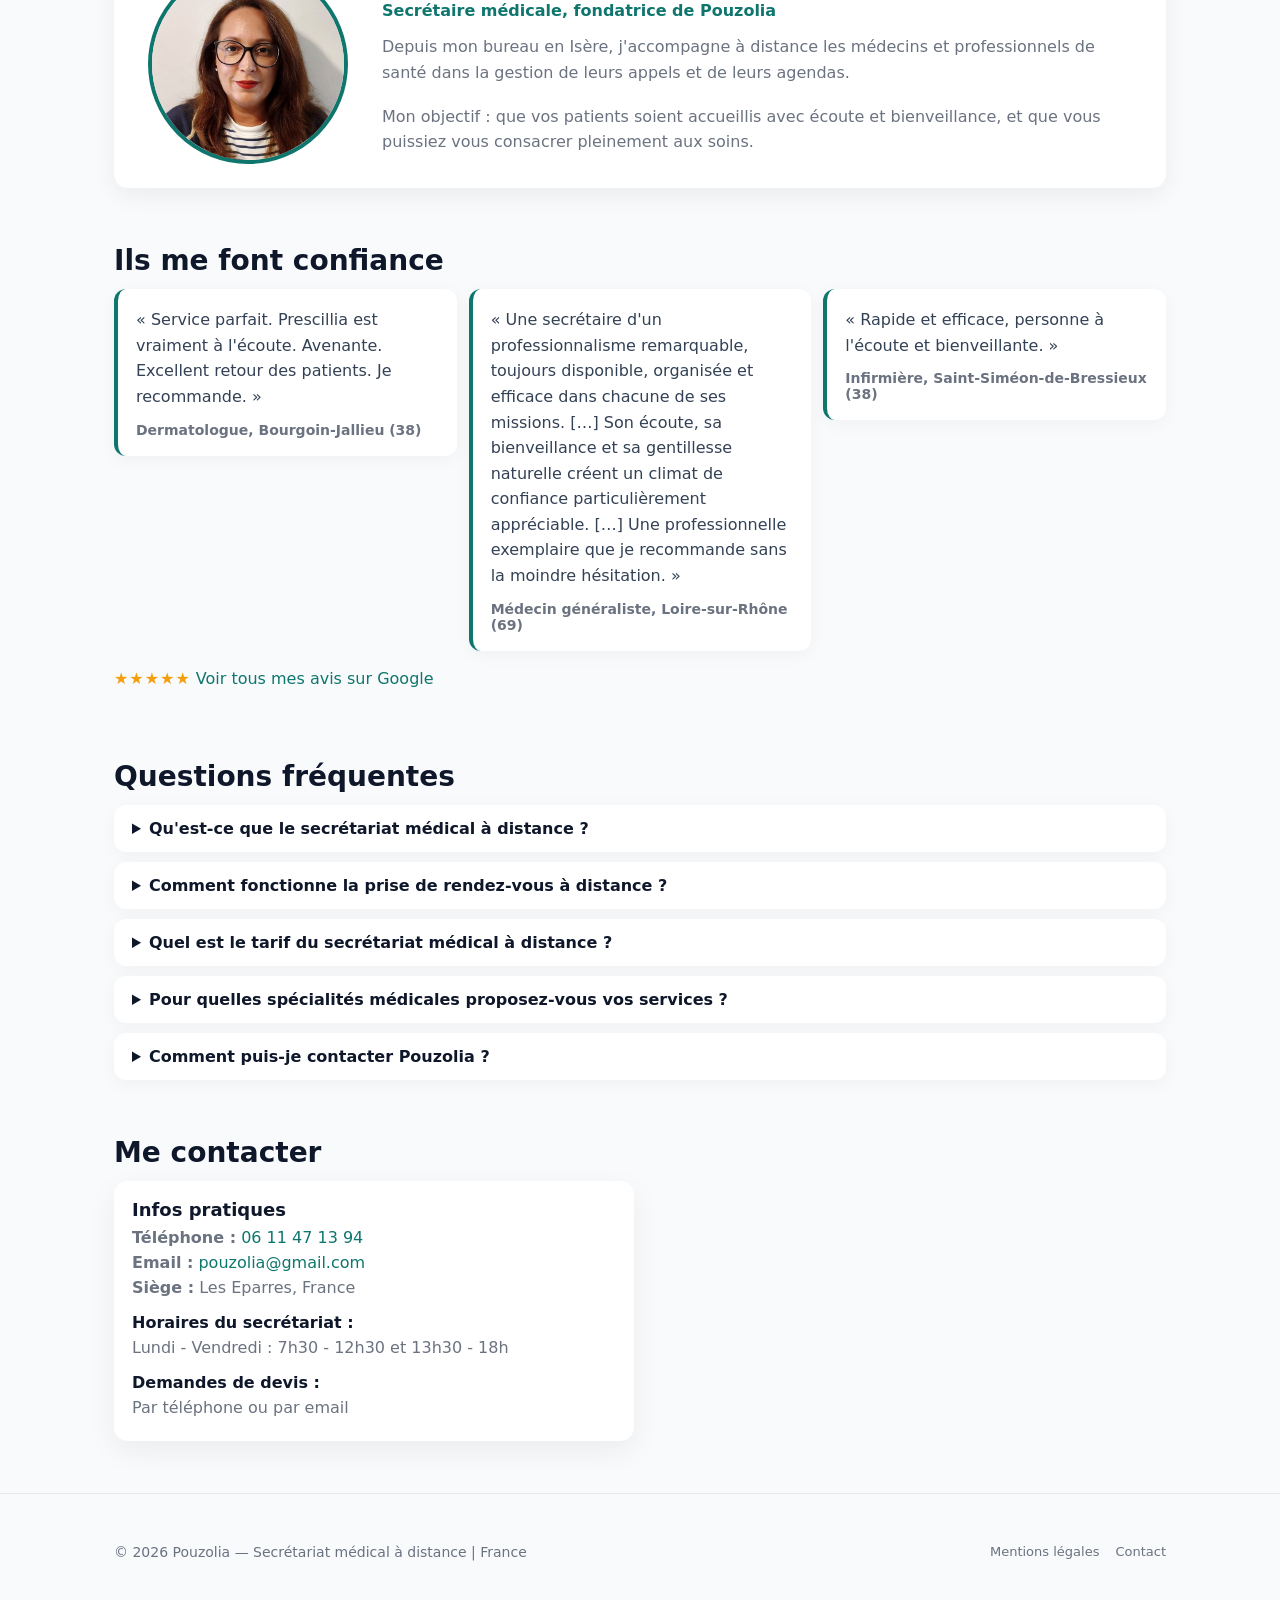
==== commit d87f78e0: "Retire « à tout moment » des mentions de contact pour devis Co-Authored-By: Claude Opus 5.5 <noreply" ====
--- a/index.html
+++ b/index.html
@@ -162,7 +162,7 @@
           "name": "Comment puis-je contacter Pouzolia ?",
           "acceptedAnswer": {
             "@type": "Answer",
-            "text": "Pour une demande de devis, vous pouvez me contacter à tout moment : par téléphone au 06 11 47 13 94 (laissez-moi un message si je suis indisponible) ou par email à pouzolia@gmail.com. Je vous recontacte dans les meilleurs délais. Le secrétariat de vos patients est assuré du lundi au vendredi, de 7h30 à 12h30 et de 13h30 à 18h."
+            "text": "Pour une demande de devis, vous pouvez me contacter par téléphone au 06 11 47 13 94 (laissez-moi un message si je suis indisponible) ou par email à pouzolia@gmail.com. Je vous recontacte dans les meilleurs délais. Le secrétariat de vos patients est assuré du lundi au vendredi, de 7h30 à 12h30 et de 13h30 à 18h."
           }
         }
     ]
@@ -322,7 +322,7 @@
         </details>
         <details>
           <summary>Comment puis-je contacter Pouzolia ?</summary>
-          <p>Pour une demande de devis, vous pouvez me contacter à tout moment : par téléphone au 06 11 47 13 94 (laissez-moi un message si je suis indisponible) ou par email à pouzolia@gmail.com. Je vous recontacte dans les meilleurs délais. Le secrétariat de vos patients est assuré du lundi au vendredi, de 7h30 à 12h30 et de 13h30 à 18h.</p>
+          <p>Pour une demande de devis, vous pouvez me contacter par téléphone au 06 11 47 13 94 (laissez-moi un message si je suis indisponible) ou par email à pouzolia@gmail.com. Je vous recontacte dans les meilleurs délais. Le secrétariat de vos patients est assuré du lundi au vendredi, de 7h30 à 12h30 et de 13h30 à 18h.</p>
         </details>
       </div>
     </section>
@@ -337,7 +337,7 @@
         <p class="contact-hours-title">Horaires du secrétariat :</p>
         <p>Lundi - Vendredi : 7h30 - 12h30 et 13h30 - 18h</p>
         <p class="contact-hours-title">Demandes de devis :</p>
-        <p>À tout moment, par téléphone ou par email</p>
+        <p>Par téléphone ou par email</p>
       </div>
     </section>
   </main>
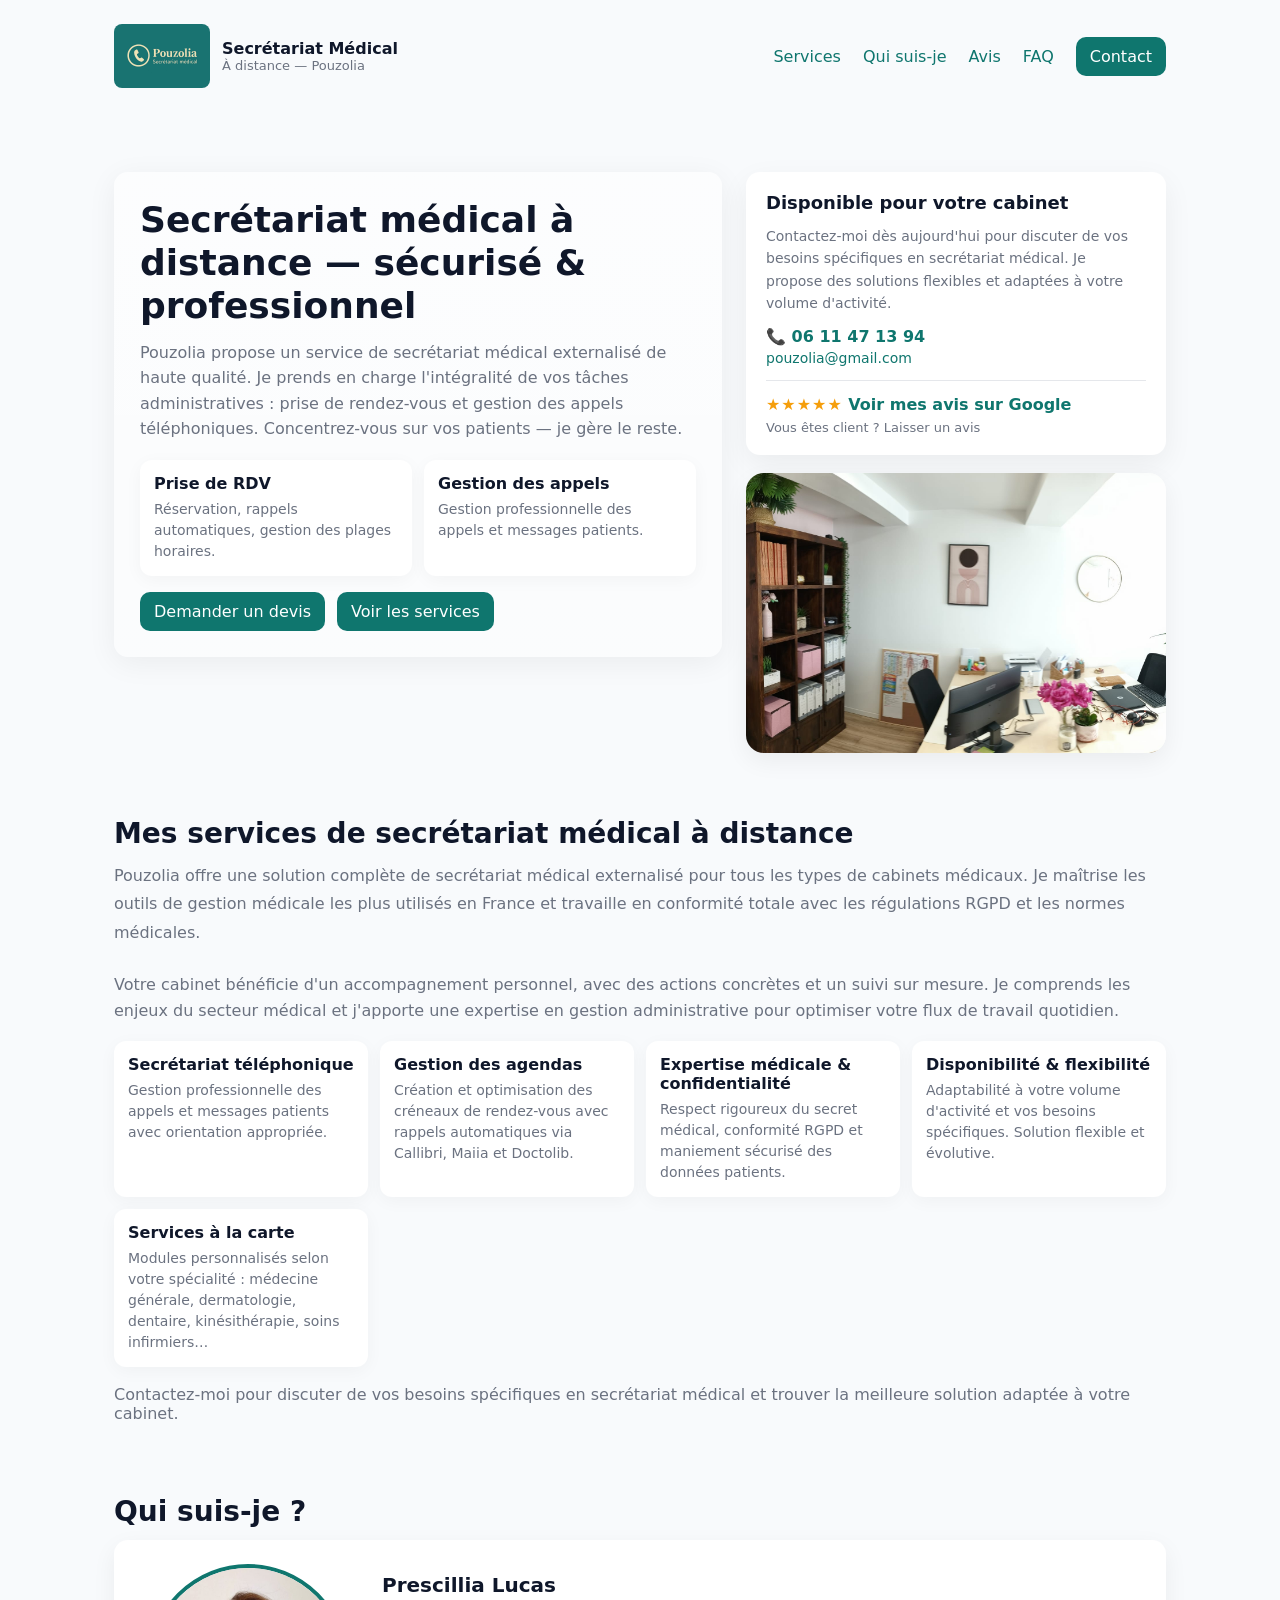
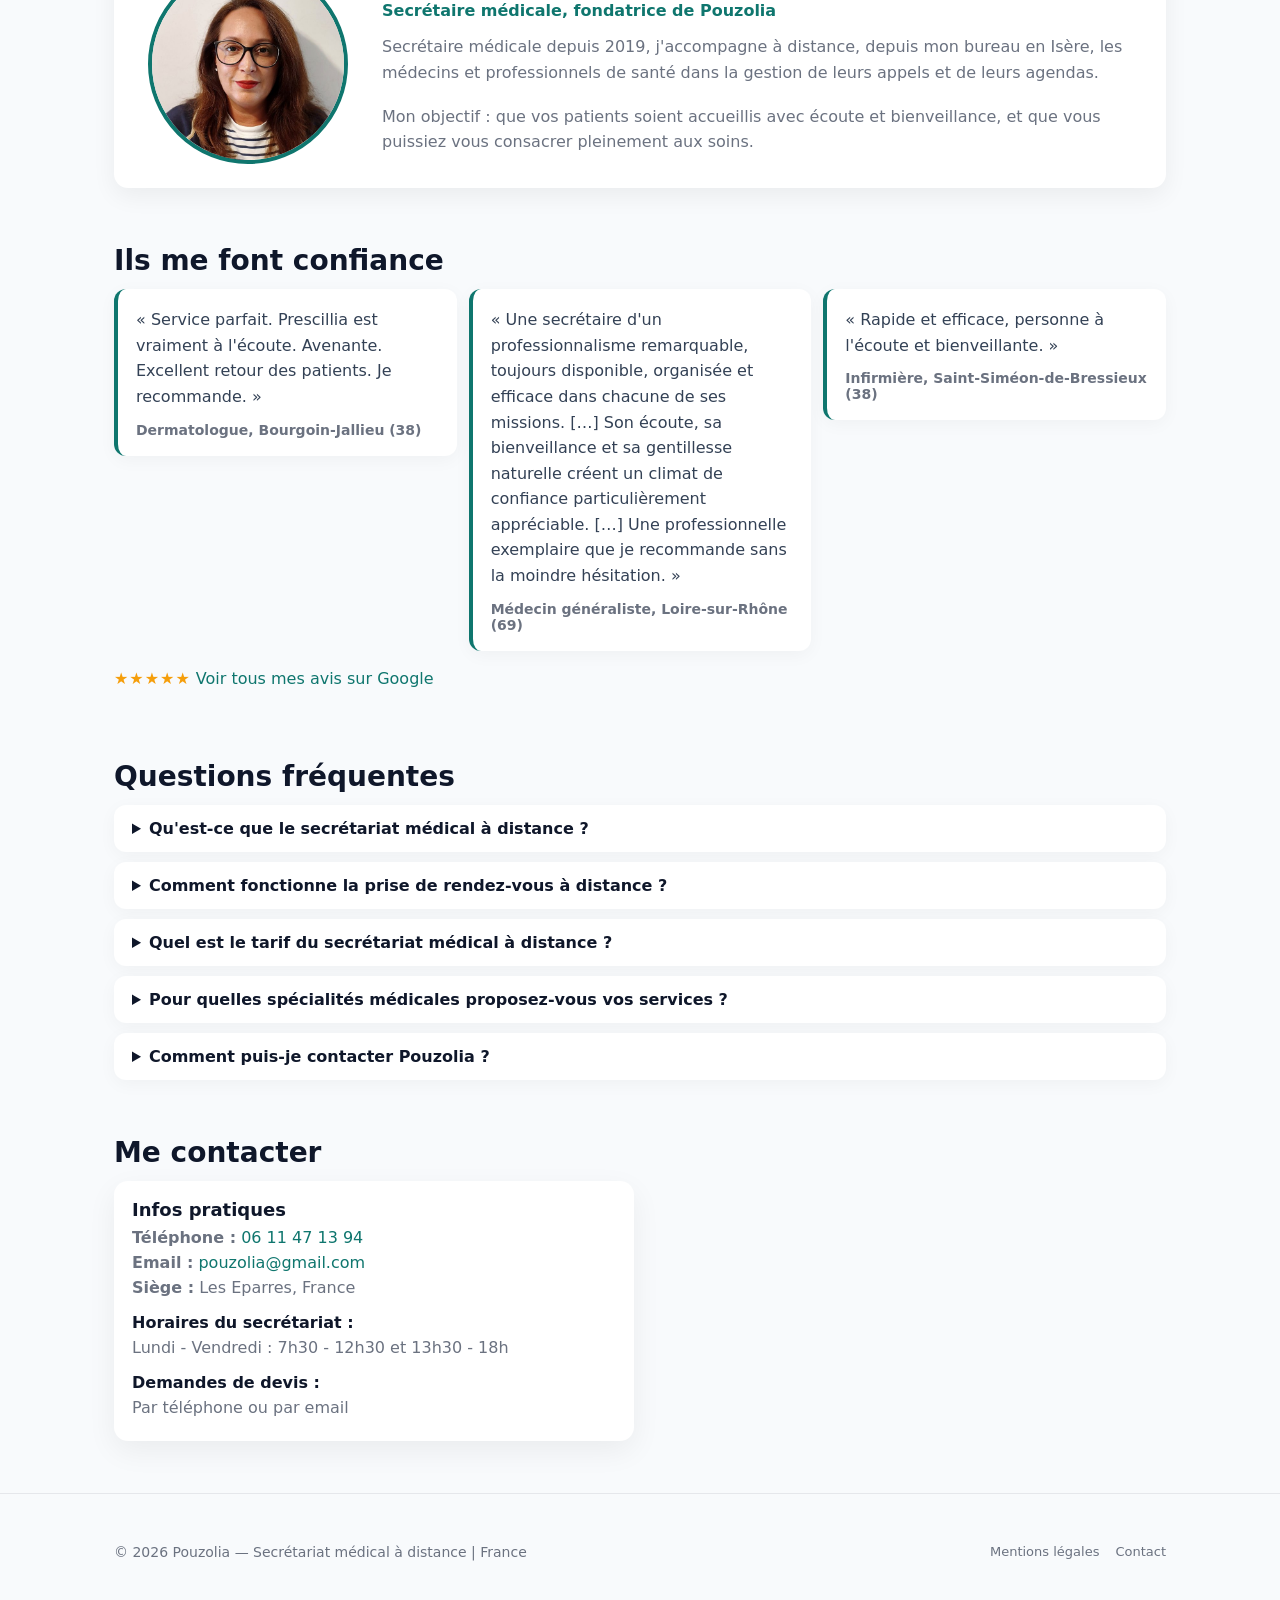
==== commit 296ad6fd: "Qui suis-je : ajoute « secrétaire médicale depuis 2019 » Co-Authored-By: Claude Opus 5.5 <noreply@an" ====
--- a/index.html
+++ b/index.html
@@ -270,7 +270,7 @@
         <div>
           <p class="about-name">Prescillia Lucas</p>
           <p class="about-role">Secrétaire médicale, fondatrice de Pouzolia</p>
-          <p class="lead">Depuis mon bureau en Isère, j'accompagne à distance les médecins et professionnels de santé dans la gestion de leurs appels et de leurs agendas.</p>
+          <p class="lead">Secrétaire médicale depuis 2019, j'accompagne à distance, depuis mon bureau en Isère, les médecins et professionnels de santé dans la gestion de leurs appels et de leurs agendas.</p>
           <p class="lead">Mon objectif : que vos patients soient accueillis avec écoute et bienveillance, et que vous puissiez vous consacrer pleinement aux soins.</p>
         </div>
       </div>
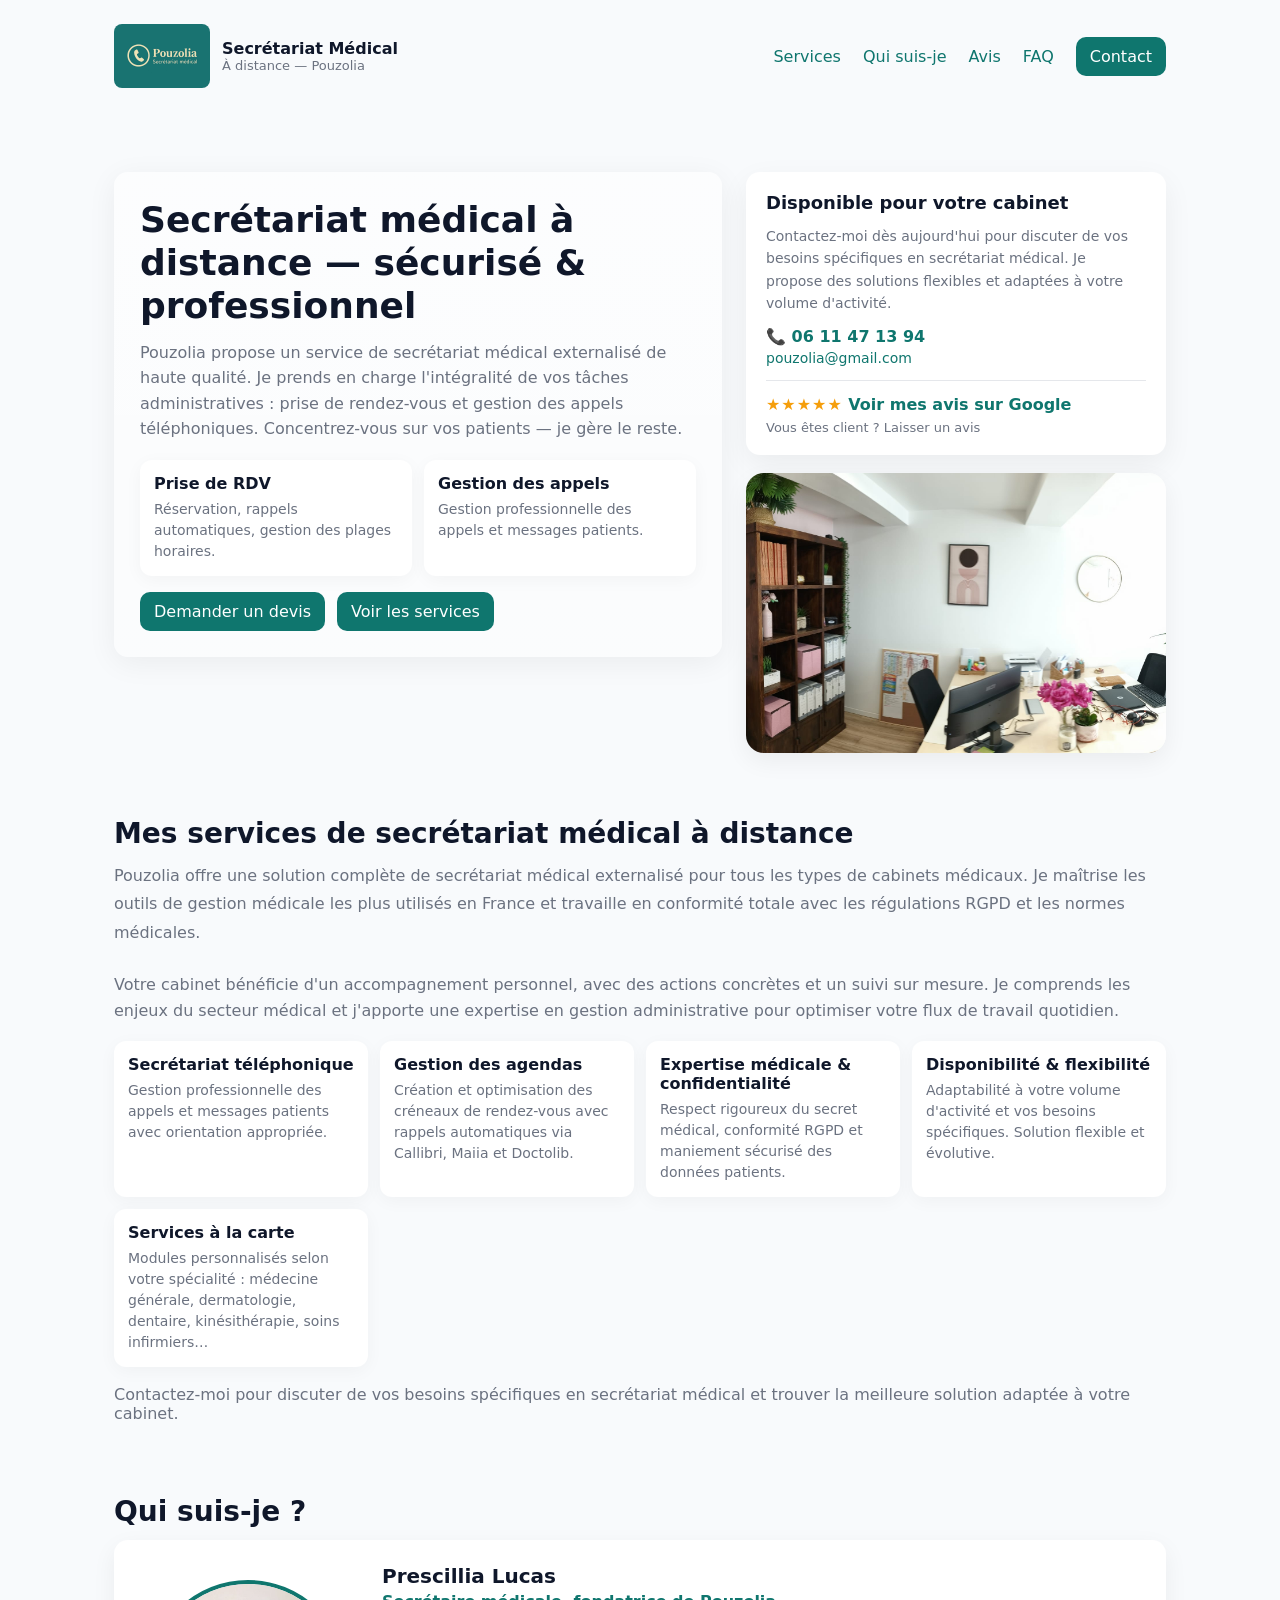
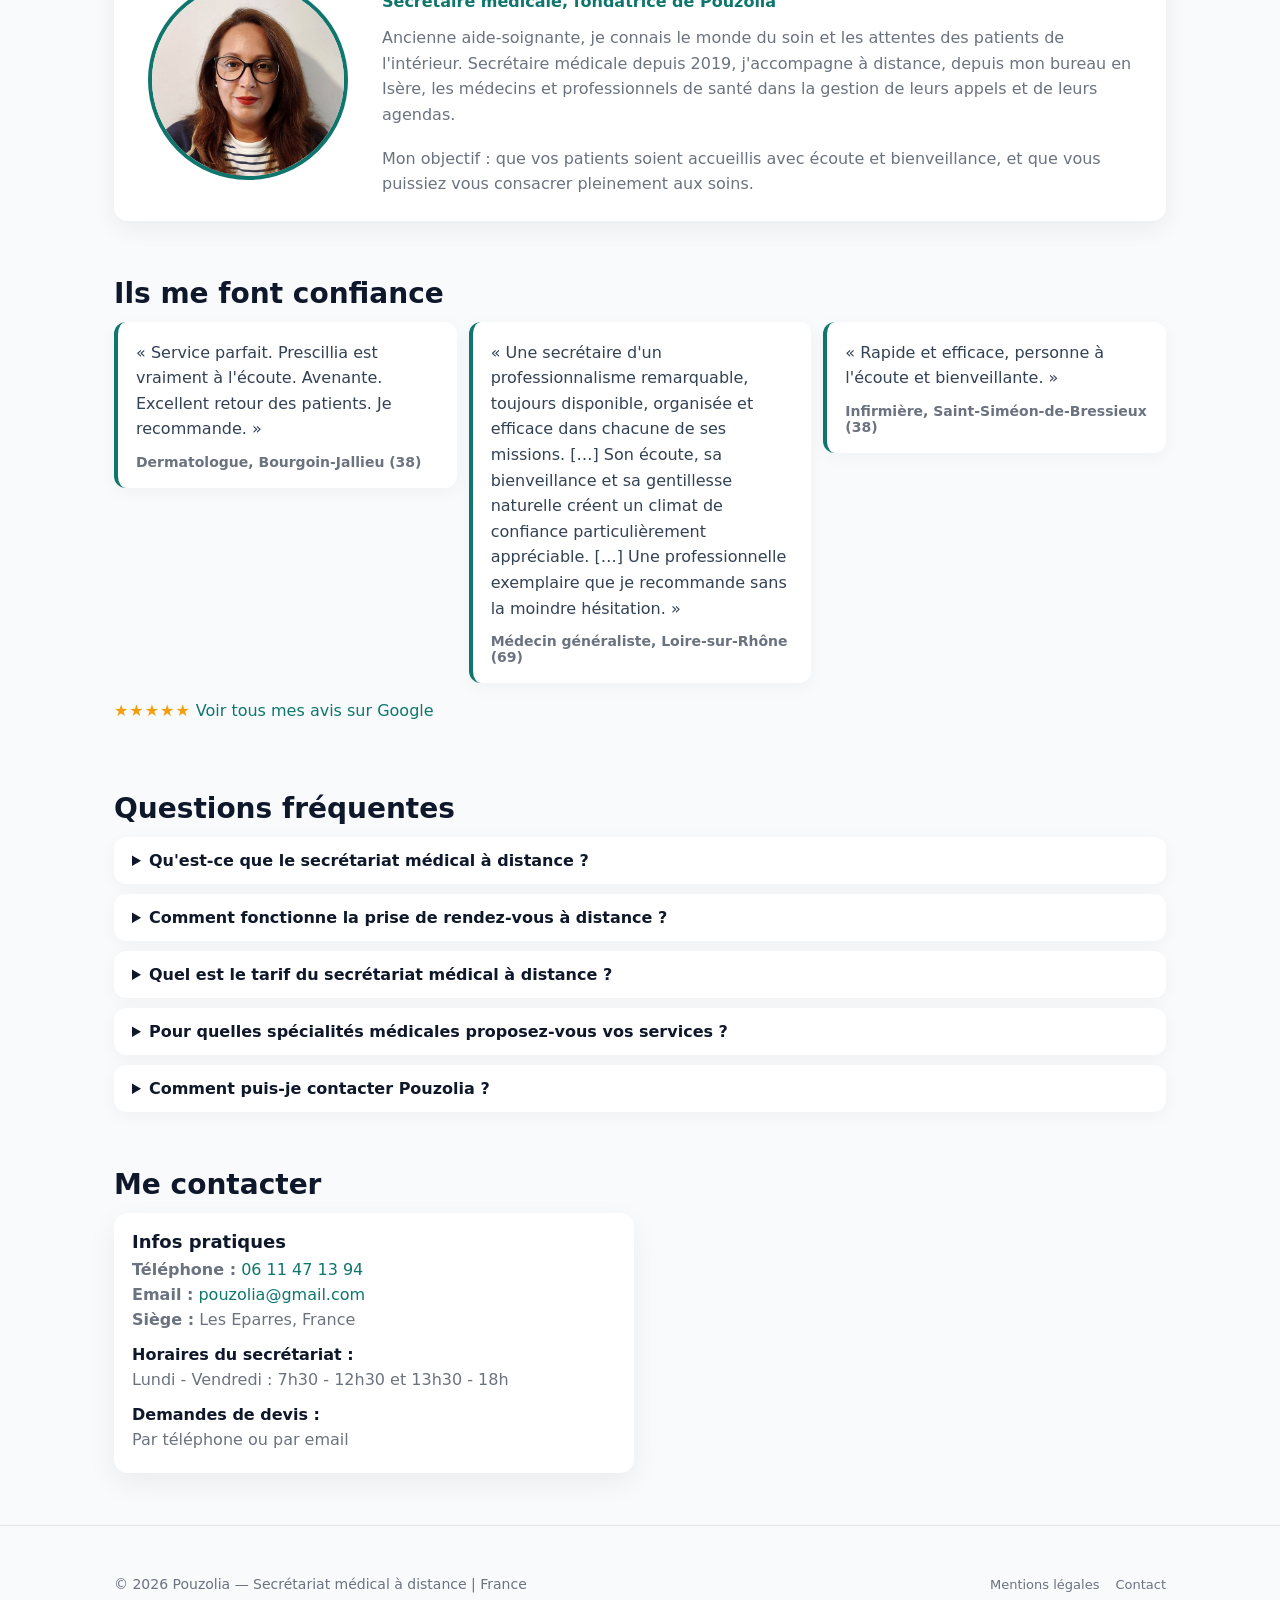
==== commit b55e8647: "Qui suis-je : mentionne l'expérience d'aide-soignante Co-Authored-By: Claude Opus 5.5 <noreply@anthr" ====
--- a/index.html
+++ b/index.html
@@ -270,7 +270,7 @@
         <div>
           <p class="about-name">Prescillia Lucas</p>
           <p class="about-role">Secrétaire médicale, fondatrice de Pouzolia</p>
-          <p class="lead">Secrétaire médicale depuis 2019, j'accompagne à distance, depuis mon bureau en Isère, les médecins et professionnels de santé dans la gestion de leurs appels et de leurs agendas.</p>
+          <p class="lead">Ancienne aide-soignante, je connais le monde du soin et les attentes des patients de l'intérieur. Secrétaire médicale depuis 2019, j'accompagne à distance, depuis mon bureau en Isère, les médecins et professionnels de santé dans la gestion de leurs appels et de leurs agendas.</p>
           <p class="lead">Mon objectif : que vos patients soient accueillis avec écoute et bienveillance, et que vous puissiez vous consacrer pleinement aux soins.</p>
         </div>
       </div>
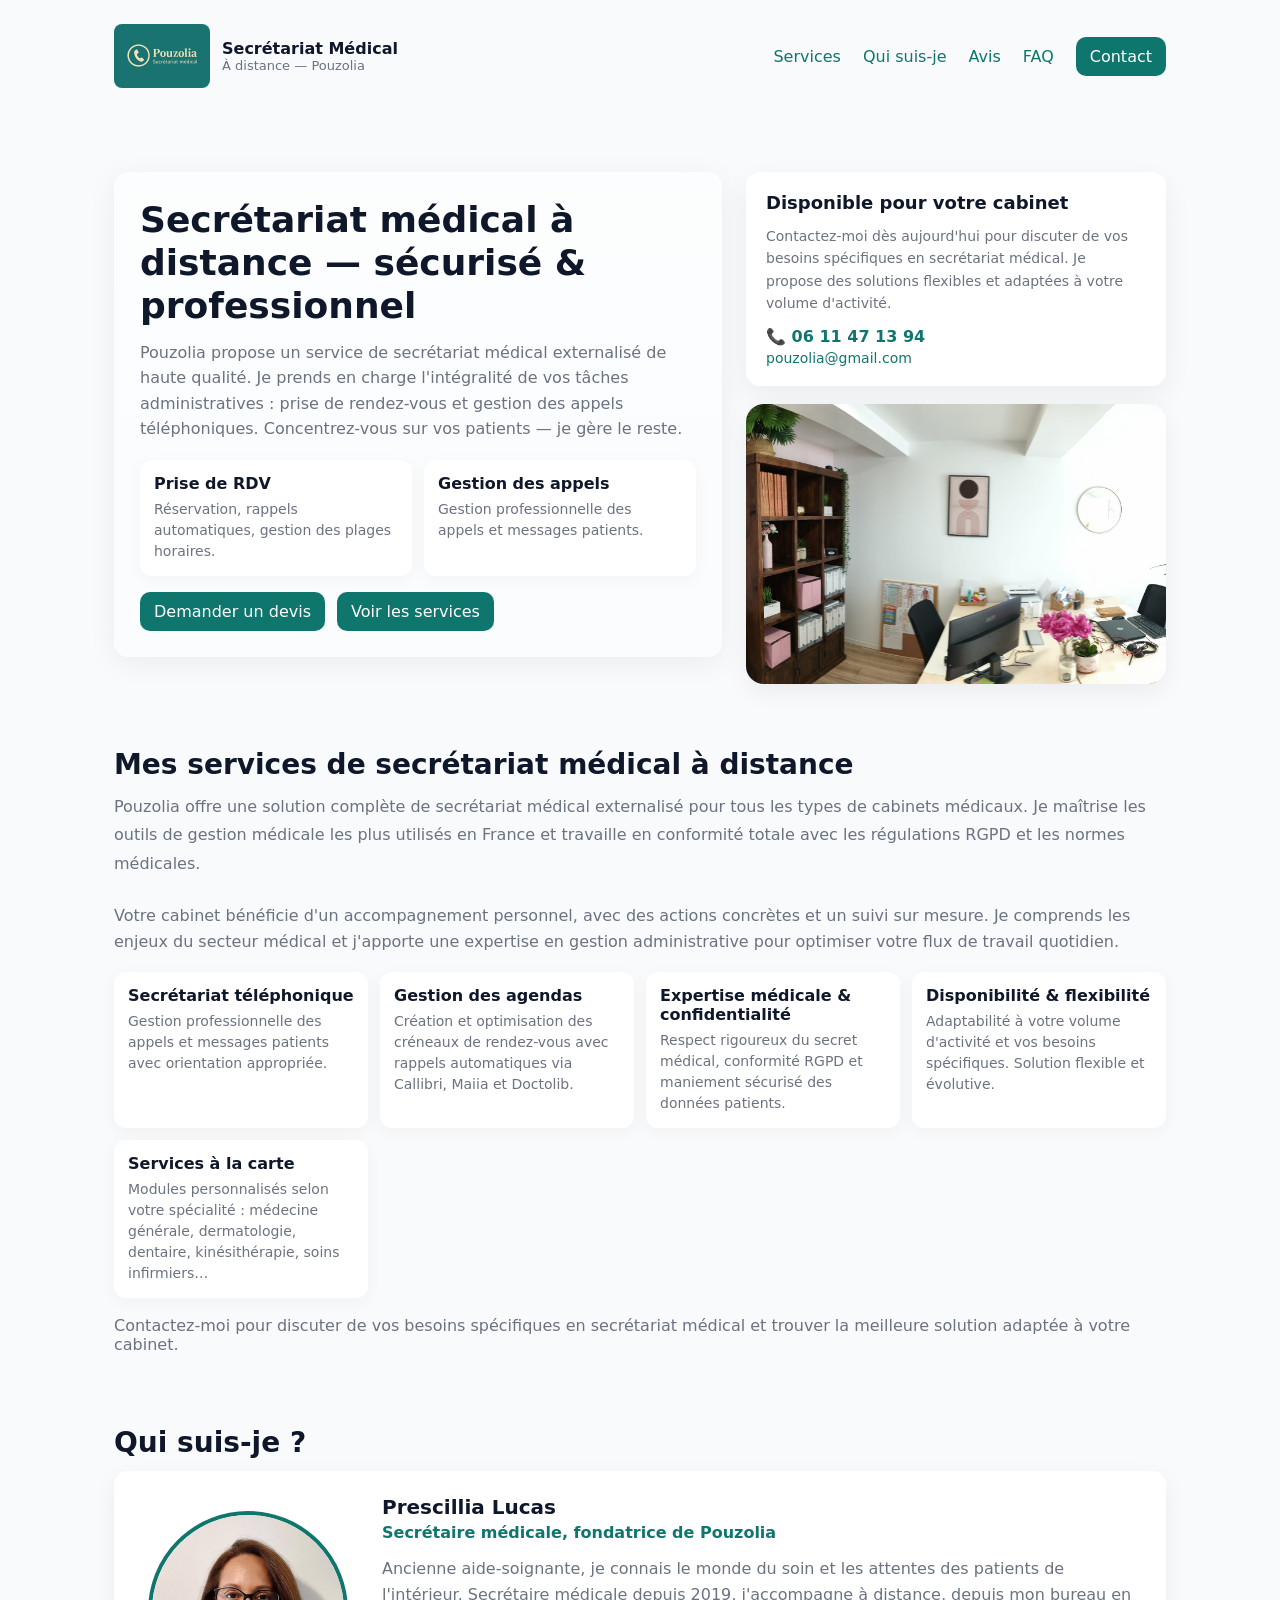
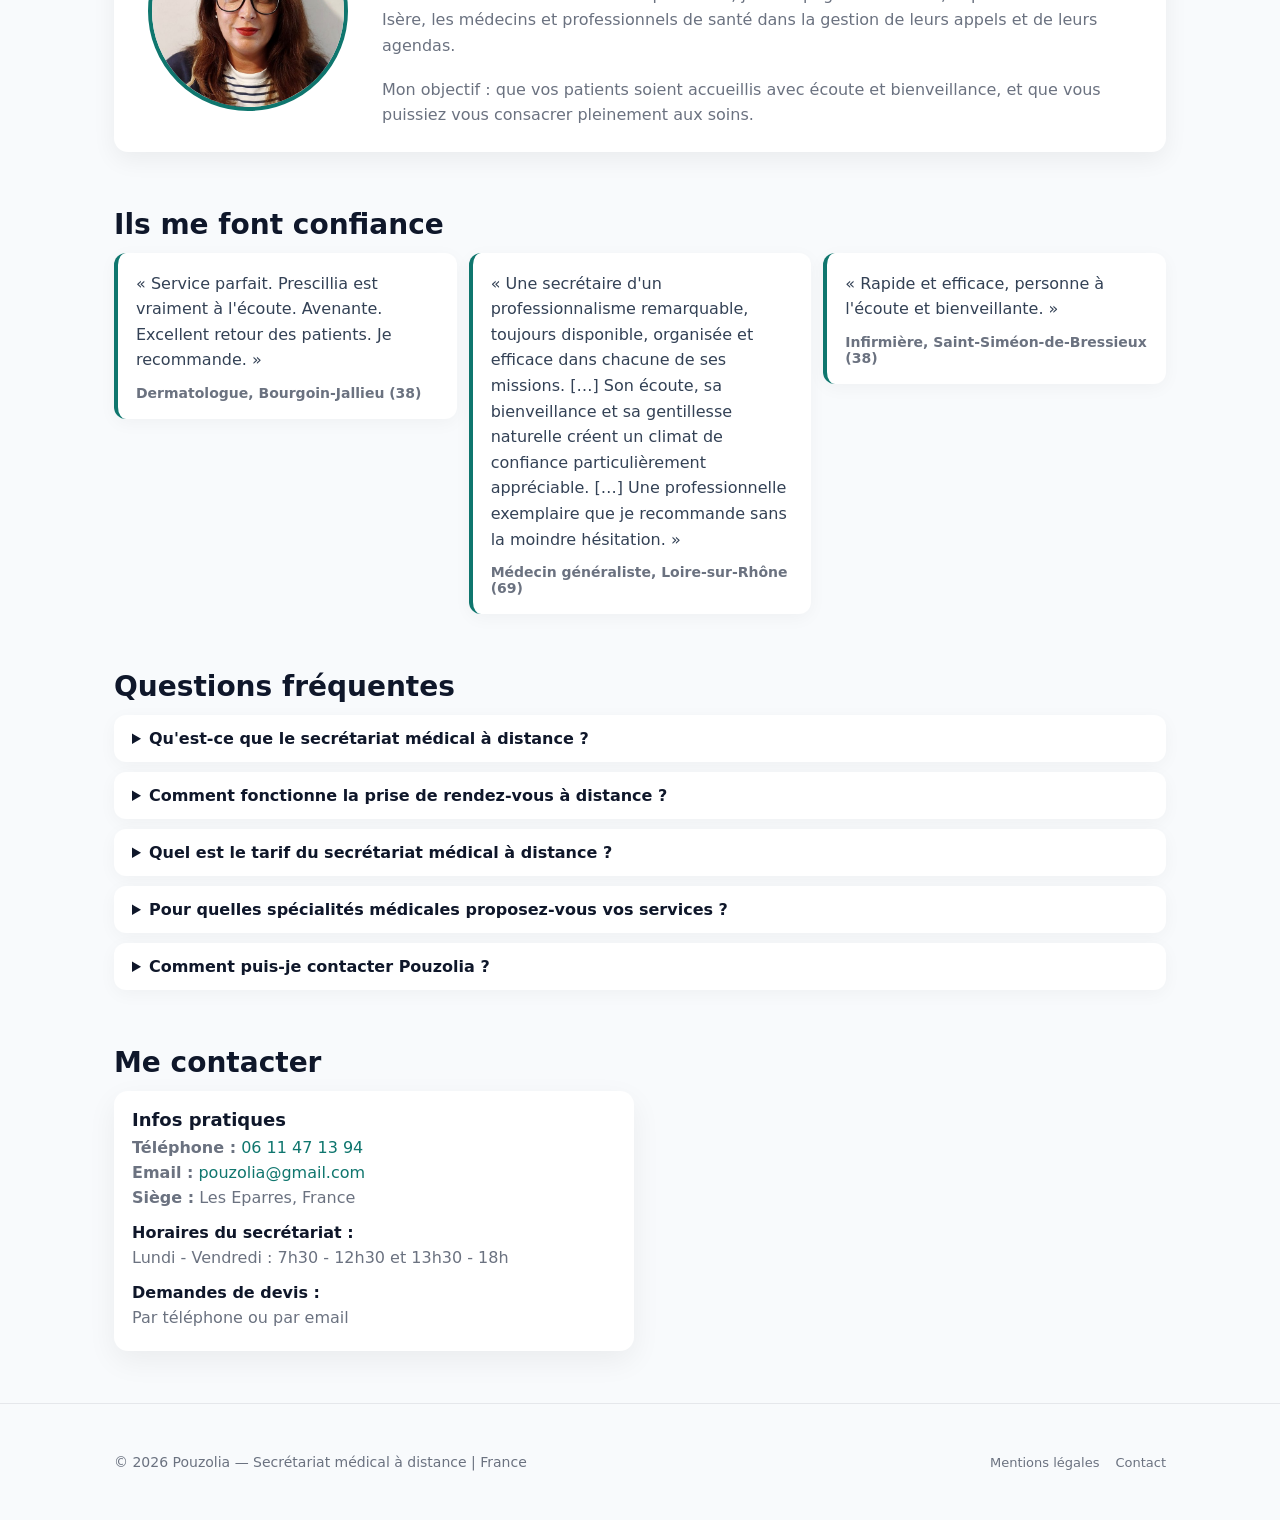
==== commit f7fe7a7a: "Retire les liens vers la fiche Google (désactivée) Co-Authored-By: Claude Opus 5.5 <noreply@anthropi" ====
--- a/index.html
+++ b/index.html
@@ -45,7 +45,6 @@
     "telephone": "+33611471394",
     "email": "pouzolia@gmail.com",
     "sameAs": [
-      "https://g.page/r/CafZ1sTiREmuEBM",
       "https://www.linkedin.com/company/pouzolia"
     ],
     "address": {
@@ -171,7 +170,7 @@
   
   <link rel="icon" href="favicon.ico" sizes="any" />
   
-  <link rel="stylesheet" href="style.css?v=5">
+  <link rel="stylesheet" href="style.css?v=6">
 </head>
 <body>
   <a href="#main" class="skip-link">Aller au contenu principal</a>
@@ -223,10 +222,6 @@
           <p class="card-text">Contactez-moi dès aujourd'hui pour discuter de vos besoins spécifiques en secrétariat médical. Je propose des solutions flexibles et adaptées à votre volume d'activité.</p>
           <p class="card-phone">📞 <a href="tel:+33611471394">06 11 47 13 94</a></p>
           <p class="card-email"><a href="mailto:pouzolia@gmail.com">pouzolia@gmail.com</a></p>
-          <div class="reviews">
-            <a href="https://g.page/r/CafZ1sTiREmuEBM" class="reviews-link" target="_blank" rel="noopener"><span class="stars" aria-hidden="true">★★★★★</span> Voir mes avis sur Google</a>
-            <a href="https://g.page/r/CafZ1sTiREmuEBM/review" class="reviews-write" target="_blank" rel="noopener">Vous êtes client ? Laisser un avis</a>
-          </div>
         </div>
         <figure class="photo">
           <img src="pics/IMG-20260517-WA0000.jpg" alt="Vue du bureau Pouzolia" width="1828" height="972" loading="lazy">
@@ -298,7 +293,6 @@
           <figcaption>Infirmière, Saint-Siméon-de-Bressieux (38)</figcaption>
         </figure>
       </div>
-      <p class="section-outro"><a href="https://g.page/r/CafZ1sTiREmuEBM" target="_blank" rel="noopener"><span class="stars" aria-hidden="true">★★★★★</span> Voir tous mes avis sur Google</a></p>
     </section>
 
     <section id="faq">
--- a/style.css
+++ b/style.css
@@ -114,8 +114,3 @@
   footer{padding-bottom:90px}
 }
 
-/* Avis Google */
-.reviews{margin-top:14px;padding-top:14px;border-top:1px solid #e5e7eb;display:grid;gap:6px}
-.reviews-link{font-weight:600}
-.stars{color:#f59e0b;letter-spacing:1px}
-.reviews-write{font-size:13px;color:var(--muted)}
